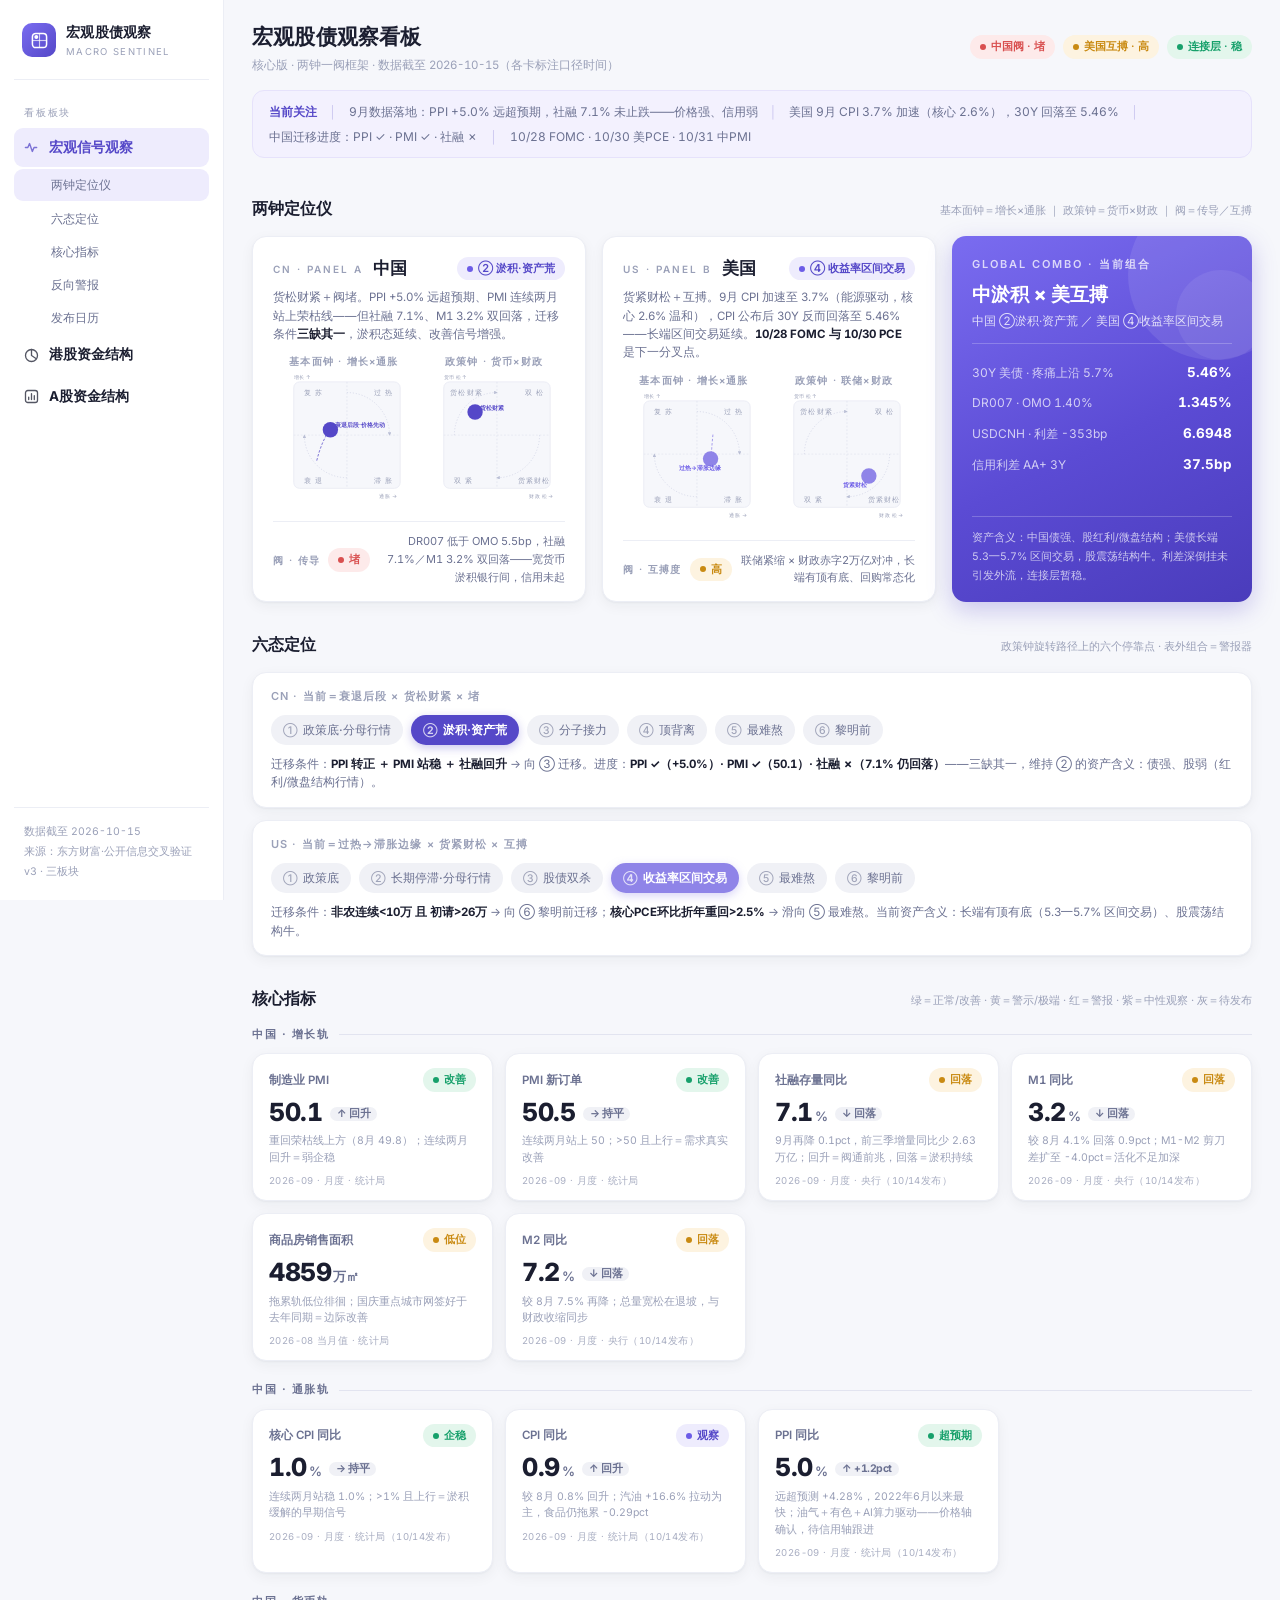
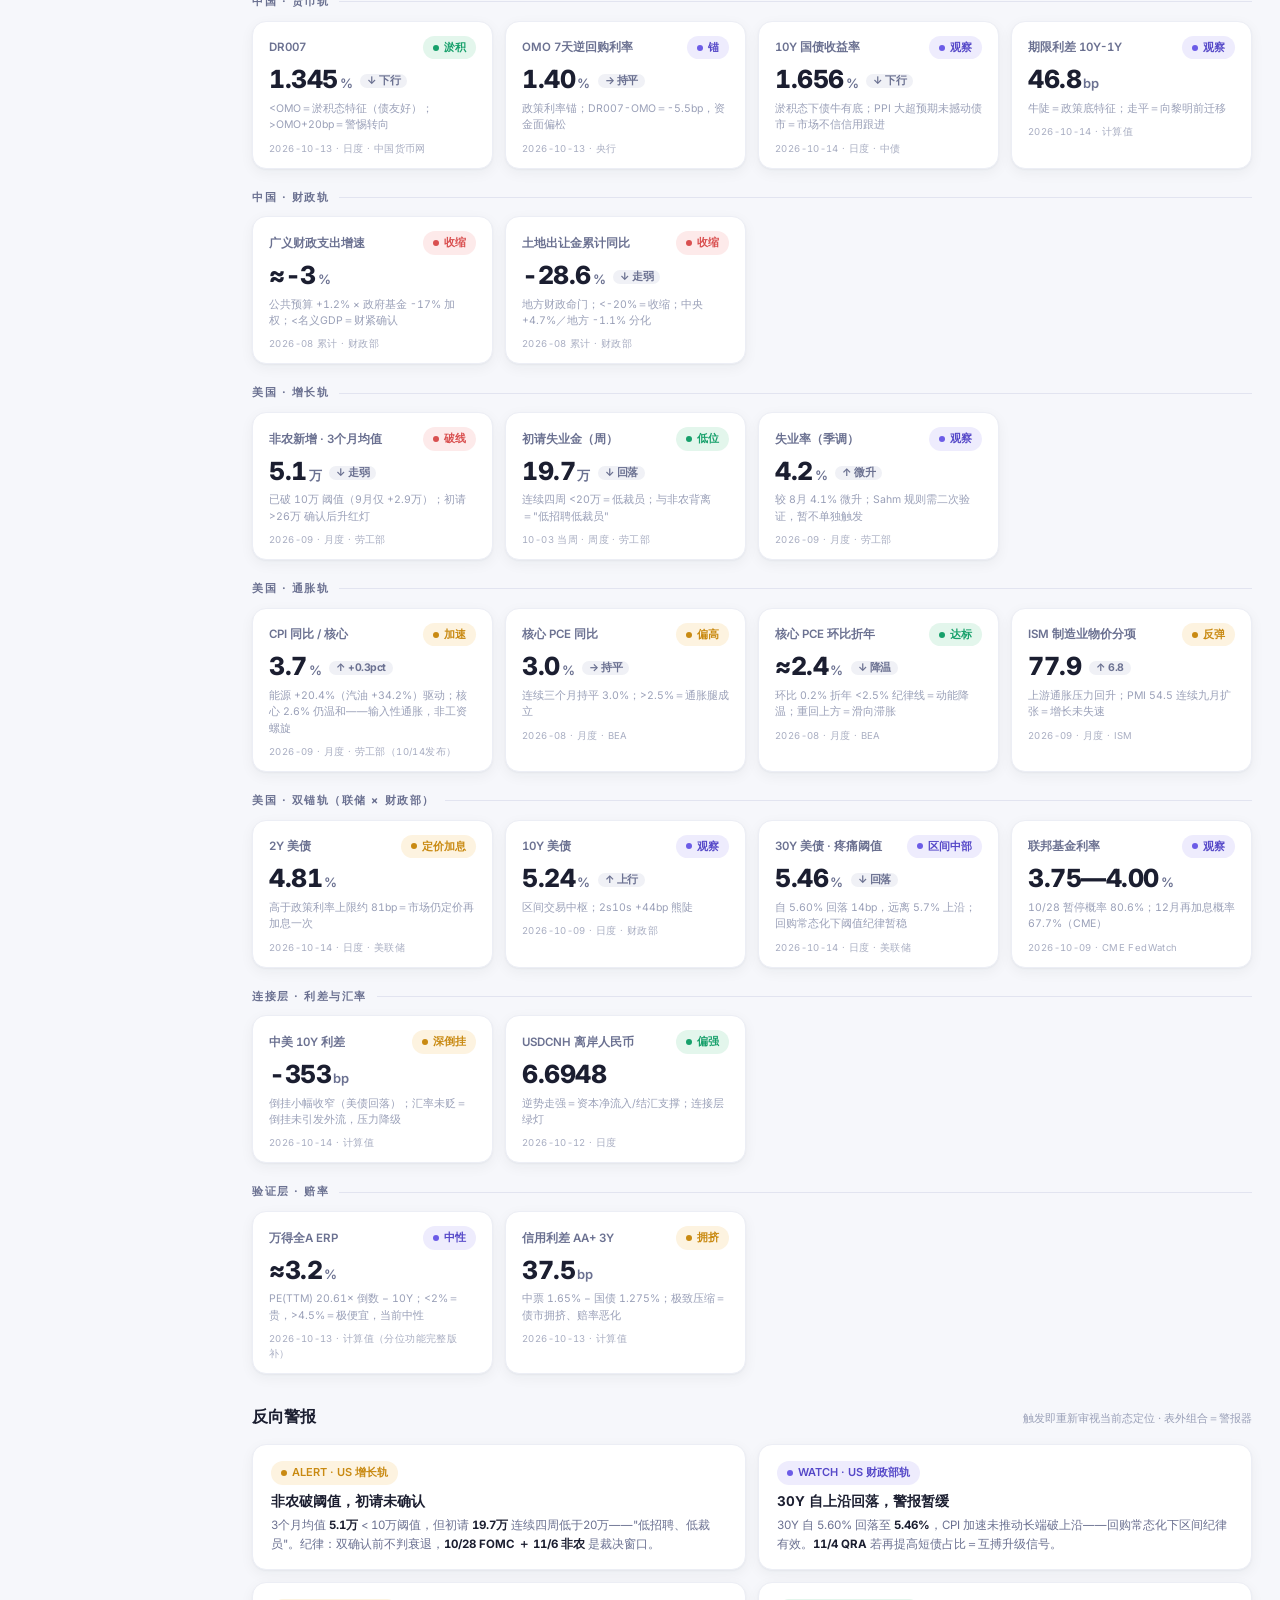
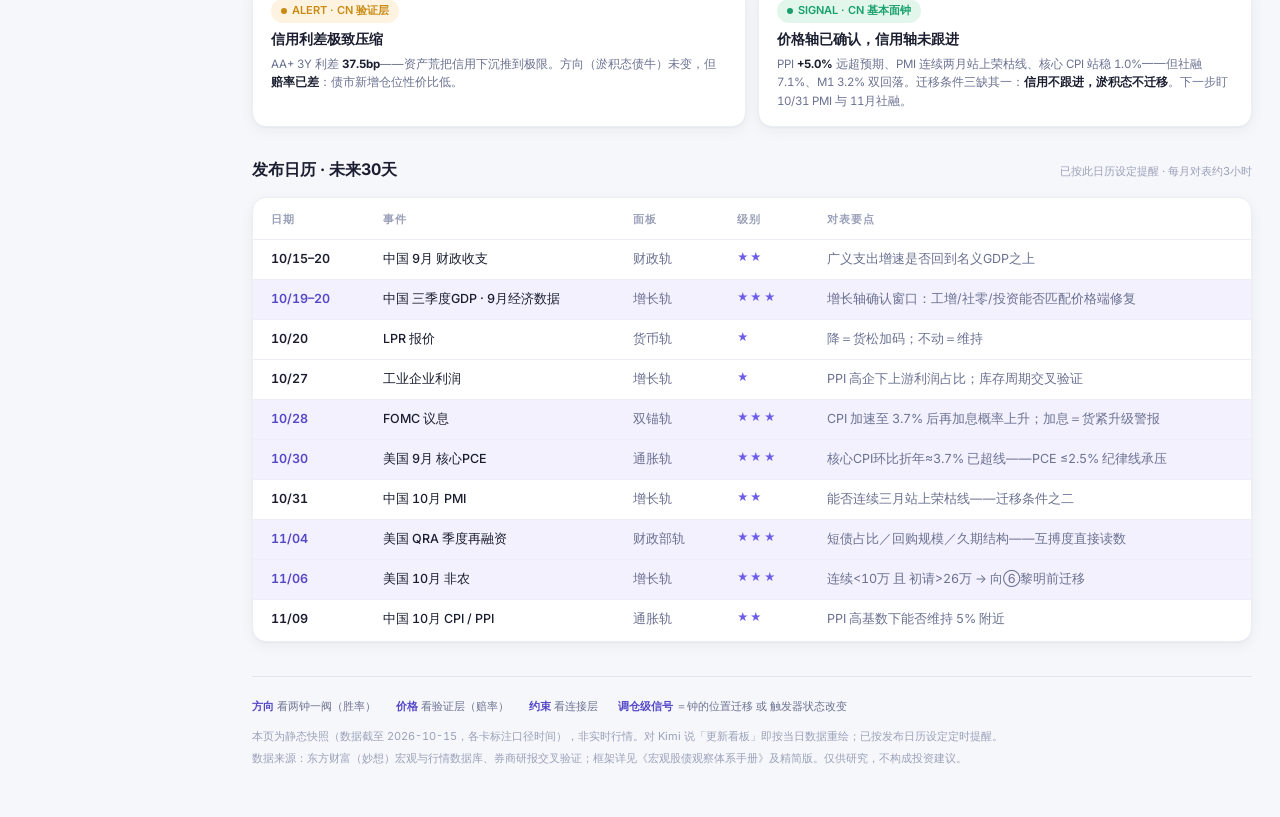
==== site/index.html @ 7ccb37f9 "site: sync index.html" ====
<!DOCTYPE html>
<html lang="zh-CN">
<head>
<meta charset="UTF-8">
<meta name="viewport" content="width=device-width, initial-scale=1.0">
<title>宏观股债观察看板 · 核心版</title>
<link rel="preconnect" href="https://fonts.googleapis.com">
<link rel="preconnect" href="https://fonts.gstatic.com" crossorigin>
<link href="https://fonts.googleapis.com/css2?family=Inter:wght@400;500;600;700;800&display=swap" rel="stylesheet">
<style>
:root{
  --bg:#f6f7fb;
  --card:#ffffff;
  --line:#eceef5;
  --line2:#e2e4f0;
  --ink:#1b1e30;
  --sub:#6b7191;
  --faint:#9aa0b8;
  --violet:#6c5ce7;
  --violet-d:#5548c8;
  --violet-l:#8f84e8;
  --violet-bg:#f3f1fe;
  --violet-pill:#eeecfd;
  --green:#17a06b; --green-bg:#e3f6ec;
  --red:#d95050;  --red-bg:#fdeaea;
  --amber:#c98a12; --amber-bg:#fdf3e0;
  --gray-bg:#f0f1f6;
  --sans:'Inter','PingFang SC','Hiragino Sans GB','Microsoft YaHei','Noto Sans CJK SC',sans-serif;
  --ease:cubic-bezier(.16,1,.3,1);
  --shadow:0 1px 2px rgba(27,30,48,.04),0 4px 14px rgba(27,30,48,.05);
}
*{margin:0;padding:0;box-sizing:border-box}
html{scroll-behavior:smooth}
body{
  background:var(--bg);
  color:var(--ink);
  font-family:var(--sans);
  font-feature-settings:"tnum";
  font-size:14px;
  line-height:1.6;
  -webkit-font-smoothing:antialiased;
}
::selection{background:rgba(108,92,231,.18)}
::-webkit-scrollbar{width:8px;height:8px}
::-webkit-scrollbar-track{background:transparent}
::-webkit-scrollbar-thumb{background:#d5d8e6;border-radius:4px}
::-webkit-scrollbar-thumb:hover{background:#b9bed4}

/* ---------- sidebar ---------- */
.sidebar{
  position:fixed;top:0;left:0;bottom:0;width:224px;z-index:100;
  background:var(--card);
  border-right:1px solid var(--line);
  display:flex;flex-direction:column;
  padding:22px 14px 18px;
}
.logo{display:flex;align-items:center;gap:10px;padding:0 8px 20px;border-bottom:1px solid var(--line);margin-bottom:14px}
.logo .lg-icon{
  width:34px;height:34px;border-radius:10px;flex:none;
  background:linear-gradient(135deg,#7a6cf0,#5548c8);
  display:flex;align-items:center;justify-content:center;
}
.logo .lg-name{font-size:13.5px;font-weight:700;letter-spacing:.02em}
.logo .lg-sub{font-size:9.5px;color:var(--faint);letter-spacing:.14em;text-transform:uppercase}
.nav{display:flex;flex-direction:column;gap:2px}
.nav .nav-label{font-size:10px;color:var(--faint);letter-spacing:.18em;padding:10px 10px 6px}
.nav a{
  display:flex;align-items:center;gap:10px;
  padding:9px 10px;border-radius:9px;
  color:var(--sub);text-decoration:none;font-size:13px;font-weight:500;
  transition:background .15s var(--ease),color .15s var(--ease);
}
.nav a svg{flex:none;opacity:.75}
.nav a:hover{background:var(--violet-bg);color:var(--violet-d)}
.nav a.active{background:var(--violet-pill);color:var(--violet-d)}
.nav a.lvl1{font-weight:700;color:var(--ink);font-size:13.5px}
.nav a.lvl1.active{color:var(--violet-d)}
.nav a.sub{padding:6px 10px 6px 37px;font-size:12px;font-weight:500;color:var(--sub)}
.side-foot{margin-top:auto;padding:14px 10px 0;border-top:1px solid var(--line);font-size:10.5px;color:var(--faint);line-height:1.9}

/* ---------- main frame ---------- */
.main{margin-left:224px;min-height:100vh}
.topbar{
  display:flex;align-items:center;gap:16px;flex-wrap:wrap;
  padding:20px 28px 0;max-width:1380px;margin:0 auto;
}
.topbar h1{font-size:21px;font-weight:800;letter-spacing:.01em}
.topbar .tb-sub{font-size:11.5px;color:var(--faint);margin-top:2px}
.tb-pills{margin-left:auto;display:flex;gap:8px;flex-wrap:wrap}
.pill{
  display:inline-flex;align-items:center;gap:5px;
  padding:3px 10px;border-radius:999px;
  font-size:11px;font-weight:600;white-space:nowrap;
}
.pill i{width:6px;height:6px;border-radius:50%;flex:none;font-style:normal}
.pill.g{background:var(--green-bg);color:var(--green)} .pill.g i{background:var(--green)}
.pill.r{background:var(--red-bg);color:var(--red)}     .pill.r i{background:var(--red)}
.pill.a{background:var(--amber-bg);color:var(--amber)} .pill.a i{background:var(--amber)}
.pill.v{background:var(--violet-pill);color:var(--violet-d)} .pill.v i{background:var(--violet)}
.pill.o{background:var(--gray-bg);color:var(--faint)}  .pill.o i{background:var(--faint)}

.focusbar{
  width:calc(100% - 56px);max-width:1324px;margin:16px auto 0;
  background:var(--violet-bg);
  border:1px solid #e6e2fb;
  border-radius:12px;
  padding:11px 16px;
  font-size:12px;color:var(--sub);
  display:flex;flex-wrap:wrap;gap:6px 0;align-items:center;
}
.focusbar b{color:var(--violet-d)}
.focusbar .fb-item{display:inline-flex;align-items:center}
.focusbar .fb-sep{color:#c9c4ee;padding:0 12px}

.wrap{padding:8px 28px 48px;max-width:1380px;margin:0 auto}
section{margin-top:30px;scroll-margin-top:14px}
.sec-head{display:flex;align-items:baseline;gap:10px;margin-bottom:14px}
.sec-head h2{font-size:16px;font-weight:700}
.sec-head .hint{margin-left:auto;font-size:11px;color:var(--faint);text-align:right}

/* ---------- hero ---------- */
.hero{display:grid;grid-template-columns:1fr 1fr 300px;gap:16px}
.card{
  background:var(--card);
  border:1px solid var(--line);
  border-radius:14px;
  box-shadow:var(--shadow);
}
.country{padding:18px 20px 14px}
.c-head{display:flex;align-items:center;gap:10px;margin-bottom:2px}
.c-head .flag{font-size:10px;letter-spacing:.2em;color:var(--faint);font-weight:600}
.c-head h3{font-size:17px;font-weight:800}
.c-head .state{margin-left:auto}
.c-sub{font-size:11.5px;color:var(--sub);margin:6px 0 10px;min-height:3.2em}
.c-sub b{color:var(--ink)}
.clock-pair{display:grid;grid-template-columns:1fr 1fr;gap:8px}
.clock-box{text-align:center}
.cb-title{font-size:10px;color:var(--faint);letter-spacing:.12em;margin-bottom:4px;font-weight:600}
.quad{width:100%;max-width:212px;height:auto;display:block;margin:0 auto}
.q-frame{fill:var(--bg);stroke:var(--line2);stroke-width:1}
.q-mid{stroke:#dcdfea;stroke-width:1;stroke-dasharray:3 3}
.q-label{font-size:11px;fill:var(--faint);letter-spacing:2px}
.q-axis{font-size:9px;fill:var(--faint);letter-spacing:1px}
.q-cur{font-size:10px;font-weight:700}
.q-rot{fill:none;stroke:#c9cde0;stroke-width:1;stroke-dasharray:2 3}
.q-move{fill:none;stroke-width:1.4;stroke-dasharray:4 3}
.q-halo{animation:pulse 2.2s ease-in-out infinite}
@keyframes pulse{0%,100%{opacity:.14}50%{opacity:.3}}
.valve{
  margin-top:12px;padding-top:11px;
  border-top:1px solid var(--line);
  display:flex;align-items:center;gap:8px;font-size:11.5px;color:var(--sub);
}
.valve .v-label{color:var(--faint);font-size:10px;letter-spacing:.14em;font-weight:600;white-space:nowrap;flex:none}
.valve .v-note{margin-left:auto;font-size:11px;text-align:right;color:var(--sub)}

/* gradient summary card */
.gcard{
  border-radius:14px;
  background:linear-gradient(155deg,#7a6cf0 0%,#5b4bd4 55%,#4a3cbb 100%);
  color:#fff;
  padding:20px 20px 16px;
  box-shadow:0 8px 24px rgba(85,72,200,.28);
  display:flex;flex-direction:column;
  position:relative;overflow:hidden;
}
.gcard::before{
  content:"";position:absolute;right:-46px;top:-46px;width:170px;height:170px;border-radius:50%;
  background:rgba(255,255,255,.09);
}
.gcard::after{
  content:"";position:absolute;right:-14px;top:34px;width:90px;height:90px;border-radius:50%;
  background:rgba(255,255,255,.07);
}
.g-title{font-size:11px;letter-spacing:.18em;color:rgba(255,255,255,.75);font-weight:600}
.g-big{font-size:19px;font-weight:800;margin:6px 0 2px}
.g-sub{font-size:11.5px;color:rgba(255,255,255,.8);line-height:1.6}
.g-div{height:1px;background:rgba(255,255,255,.22);margin:13px 0}
.g-row{display:flex;justify-content:space-between;align-items:baseline;font-size:12px;padding:4.5px 0}
.g-row .k{color:rgba(255,255,255,.72)}
.g-row .v{font-weight:700;font-size:13.5px}
.g-foot{margin-top:auto;padding-top:12px;font-size:10.5px;color:rgba(255,255,255,.72);border-top:1px solid rgba(255,255,255,.22);line-height:1.8}

/* ---------- states ---------- */
.states-rows{display:flex;flex-direction:column;gap:12px}
.state-row{padding:15px 18px}
.sr-title{font-size:11px;color:var(--faint);letter-spacing:.1em;margin-bottom:10px;font-weight:600}
.chips{display:flex;flex-wrap:wrap;gap:8px}
.chip{
  font-size:12px;padding:5px 12px;border-radius:999px;
  background:var(--gray-bg);color:var(--sub);font-weight:500;
}
.chip .n{opacity:.6;margin-right:5px;font-size:10.5px}
.chip.on{background:var(--violet-d);color:#fff;font-weight:700;box-shadow:0 3px 10px rgba(85,72,200,.3)}
.chip.on .n{opacity:.75}
.chip.on.us{background:var(--violet-l);box-shadow:0 3px 10px rgba(143,132,232,.35)}
.sr-note{font-size:11.5px;color:var(--sub);margin-top:10px}
.sr-note b{color:var(--ink)}

/* ---------- indicator cards ---------- */
.group{margin-bottom:20px}
.group-title{
  font-size:11px;letter-spacing:.14em;color:var(--sub);font-weight:700;
  margin-bottom:10px;display:flex;align-items:center;gap:10px;
}
.group-title::after{content:"";flex:1;height:1px;background:var(--line2)}
.cards{display:grid;grid-template-columns:repeat(auto-fill,minmax(238px,1fr));gap:12px}
.ic{padding:14px 16px 12px;transition:box-shadow .15s var(--ease),transform .15s var(--ease)}
.ic:hover{box-shadow:0 4px 18px rgba(27,30,48,.09);transform:translateY(-1px)}
.ic .c-top{display:flex;align-items:center;gap:8px;margin-bottom:6px}
.ic .c-name{font-size:11.5px;color:var(--sub);font-weight:600}
.ic .c-pill{margin-left:auto}
.ic .c-val{font-size:25px;font-weight:800;letter-spacing:-.02em;line-height:1.15;color:var(--ink)}
.ic .c-val small{font-size:13px;font-weight:600;color:var(--sub);margin-left:2px}
.ic .c-delta{
  display:inline-block;margin-left:8px;font-size:10.5px;font-weight:700;
  padding:1px 7px;border-radius:999px;background:var(--gray-bg);color:var(--sub);
  vertical-align:4px;
}
.ic .c-rule{font-size:10.5px;color:var(--faint);margin-top:7px;line-height:1.55}
.ic .c-ts{font-size:9.5px;color:var(--faint);margin-top:7px;letter-spacing:.04em;opacity:.85}
.ic.pending{border-style:dashed;border-color:var(--line2);box-shadow:none}
.ic.pending .c-val{font-size:16px;color:var(--faint);padding:5px 0 6px}

/* ---------- alerts ---------- */
.alerts{display:grid;grid-template-columns:1fr 1fr;gap:12px}
.alert{padding:15px 18px}
.alert .a-tag{margin-bottom:6px}
.alert .a-title{font-size:13.5px;font-weight:700;margin-bottom:4px}
.alert .a-body{font-size:11.5px;color:var(--sub);line-height:1.65}
.alert .a-body b{color:var(--ink)}

/* ---------- calendar ---------- */
.calcard{padding:4px 0 2px;overflow:hidden}
table.cal{width:100%;border-collapse:collapse;font-size:12.5px}
.cal th{
  text-align:left;font-size:10.5px;letter-spacing:.1em;color:var(--faint);font-weight:600;
  padding:10px 18px;border-bottom:1px solid var(--line);
}
.cal td{padding:9.5px 18px;border-bottom:1px solid var(--line);color:var(--sub);vertical-align:top}
.cal tr:last-child td{border-bottom:none}
.cal .d{color:var(--ink);font-weight:600;white-space:nowrap}
.cal .star{color:var(--violet);letter-spacing:1.5px;white-space:nowrap;font-size:11px}
.cal .evt{color:var(--ink);font-weight:500}
.cal tr.hot td{background:var(--violet-bg)}
.cal tr.hot .d{color:var(--violet-d)}

/* ---------- footer ---------- */
.foot{
  margin-top:34px;border-top:1px solid var(--line2);padding-top:18px;
  font-size:11px;color:var(--faint);line-height:2;
}
.foot .rules{display:flex;flex-wrap:wrap;gap:6px 20px;margin-bottom:8px}
.foot .rules span{color:var(--sub)}
.foot .rules b{color:var(--violet-d);font-weight:600}

/* ---------- responsive ---------- */
@media(max-width:1180px){
  .hero{grid-template-columns:1fr 1fr}
  .gcard{grid-column:1/-1;min-height:0}
}
@media(max-width:960px){
  .sidebar{display:none}
  .main{margin-left:0}
  .hero{grid-template-columns:1fr}
  .alerts{grid-template-columns:1fr}
}
@media(max-width:560px){
  .wrap{padding:6px 14px 40px}
  .topbar{padding:16px 14px 0}
  .focusbar{width:auto;margin:14px 14px 0}
  .ic .c-val{font-size:22px}
  .cal .col-note{display:none}
}
@media(prefers-reduced-motion:reduce){
  .q-halo{animation:none}
  html{scroll-behavior:auto}
}
</style>
</head>
<body>
<!-- ============ sidebar ============ -->
<aside class="sidebar">
  <div class="logo">
    <span class="lg-icon">
      <svg width="17" height="17" viewBox="0 0 18 18" fill="none">
        <rect x="1.5" y="1.5" width="15" height="15" rx="3.5" stroke="#fff" stroke-width="1.6"/>
        <line x1="9" y1="1.5" x2="9" y2="16.5" stroke="#fff" stroke-width="1.2" opacity=".7"/>
        <line x1="1.5" y1="9" x2="16.5" y2="9" stroke="#fff" stroke-width="1.2" opacity=".7"/>
        <circle cx="5.6" cy="5.4" r="2.1" fill="#fff"/>
      </svg>
    </span>
    <span>
      <div class="lg-name">宏观股债观察</div>
      <div class="lg-sub">Macro Sentinel</div>
    </span>
  </div>
  <nav class="nav">
    <div class="nav-label">看板板块</div>
    <a href="index.html" class="lvl1 active">
      <svg width="15" height="15" viewBox="0 0 16 16" fill="none"><path d="M1.5 8h2.6l1.8-4.2 3 8.4 1.8-4.2h2.8" stroke="currentColor" stroke-width="1.5" stroke-linecap="round" stroke-linejoin="round"/></svg>
      宏观信号观察</a>
    <a href="#clocks" class="sub">两钟定位仪</a>
    <a href="#states" class="sub">六态定位</a>
    <a href="#metrics" class="sub">核心指标</a>
    <a href="#alerts" class="sub">反向警报</a>
    <a href="#calendar" class="sub">发布日历</a>
    <a href="holdings.html" class="lvl1">
      <svg width="15" height="15" viewBox="0 0 16 16" fill="none"><circle cx="8" cy="8" r="6.4" stroke="currentColor" stroke-width="1.4"/><path d="M8 1.6V8l5.1 3.4" stroke="currentColor" stroke-width="1.4" stroke-linecap="round"/></svg>
      港股资金结构</a>
    <a href="ashare.html" class="lvl1">
      <svg width="15" height="15" viewBox="0 0 16 16" fill="none"><rect x="1.6" y="1.6" width="12.8" height="12.8" rx="2.5" stroke="currentColor" stroke-width="1.4"/><path d="M5 11.2V8.6M8 11.2V5M11 11.2V7.2" stroke="currentColor" stroke-width="1.4" stroke-linecap="round"/></svg>
      A股资金结构</a>
  </nav>
  <div class="side-foot">
    数据截至 2026-10-15<br>
    来源：东方财富·公开信息交叉验证<br>
    v3 · 三板块
  </div>
</aside>

<div class="main">
<!-- ============ topbar ============ -->
<header class="topbar">
  <div>
    <h1>宏观股债观察看板</h1>
    <div class="tb-sub">核心版 · 两钟一阀框架 · 数据截至 2026-10-15（各卡标注口径时间）</div>
  </div>
  <div class="tb-pills">
    <span class="pill r"><i></i>中国阀 · 堵</span>
    <span class="pill a"><i></i>美国互搏 · 高</span>
    <span class="pill g"><i></i>连接层 · 稳</span>
  </div>
</header>

<!-- ============ focus bar ============ -->
<div class="focusbar">
  <span class="fb-item"><b>当前关注</b></span><span class="fb-sep">│</span>
  <span class="fb-item">9月数据落地：PPI +5.0% 远超预期，社融 7.1% 未止跌——价格强、信用弱</span><span class="fb-sep">│</span>
  <span class="fb-item">美国 9月 CPI 3.7% 加速（核心 2.6%），30Y 回落至 5.46%</span><span class="fb-sep">│</span>
  <span class="fb-item">中国迁移进度：PPI ✓ · PMI ✓ · 社融 ✗</span><span class="fb-sep">│</span>
  <span class="fb-item">10/28 FOMC · 10/30 美PCE · 10/31 中PMI</span>
</div>

<main class="wrap">

<!-- ============ 01 两钟定位仪 ============ -->
<section id="clocks">
  <div class="sec-head">
    <h2>两钟定位仪</h2>
    <span class="hint">基本面钟＝增长×通胀 ｜ 政策钟＝货币×财政 ｜ 阀＝传导／互搏</span>
  </div>
  <div class="hero">

    <!-- 中国 -->
    <div class="card country">
      <div class="c-head">
        <span class="flag">CN · PANEL A</span>
        <h3>中国</h3>
        <span class="state pill v"><i></i>② 淤积·资产荒</span>
      </div>
      <div class="c-sub">货松财紧＋阀堵。PPI +5.0% 远超预期、PMI 连续两月站上荣枯线——但社融 7.1%、M1 3.2% 双回落，迁移条件<b>三缺其一</b>，淤积态延续、改善信号增强。</div>
      <div class="clock-pair">
        <div class="clock-box">
          <div class="cb-title">基本面钟 · 增长×通胀</div>
          <svg class="quad" viewBox="0 0 240 230">
            <rect class="q-frame" x="35" y="15" width="180" height="180" rx="10"/>
            <line class="q-mid" x1="125" y1="15" x2="125" y2="195"/>
            <line class="q-mid" x1="35" y1="105" x2="215" y2="105"/>
            <text class="q-label" x="52" y="38">复 苏</text>
            <text class="q-label" x="170" y="38">过 热</text>
            <text class="q-label" x="170" y="186">滞 胀</text>
            <text class="q-label" x="52" y="186">衰 退</text>
            <text class="q-axis" x="35" y="10">增长 ↑</text>
            <text class="q-axis" x="180" y="212">通胀 →</text>
            <path class="q-rot" d="M125,33 A72,72 0 0 1 197,105" marker-end="url(#arw-d)"/>
            <path class="q-rot" d="M125,177 A72,72 0 0 1 53,105" marker-end="url(#arw-d)"/>
            <path class="q-move" d="M74,148 Q82,116 94,100" stroke="#5548c8" marker-end="url(#arw-c)"/>
            <circle class="q-halo" cx="97" cy="96" r="13" fill="#5548c8"/>
            <circle cx="97" cy="96" r="4.5" fill="#5548c8"/>
            <text class="q-cur" x="105" y="92" fill="#5548c8">衰退后段·价格先动</text>
          </svg>
        </div>
        <div class="clock-box">
          <div class="cb-title">政策钟 · 货币×财政</div>
          <svg class="quad" viewBox="0 0 240 230">
            <rect class="q-frame" x="35" y="15" width="180" height="180" rx="10"/>
            <line class="q-mid" x1="125" y1="15" x2="125" y2="195"/>
            <line class="q-mid" x1="35" y1="105" x2="215" y2="105"/>
            <text class="q-label" x="46" y="38">货松财紧</text>
            <text class="q-label" x="172" y="38">双 松</text>
            <text class="q-label" x="160" y="186">货紧财松</text>
            <text class="q-label" x="52" y="186">双 紧</text>
            <text class="q-axis" x="35" y="10">货币 松↑</text>
            <text class="q-axis" x="180" y="212">财政 松→</text>
            <path class="q-rot" d="M197,105 A72,72 0 0 1 125,177" marker-end="url(#arw-d)"/>
            <path class="q-rot" d="M53,105 A72,72 0 0 1 125,33" marker-end="url(#arw-d)"/>
            <circle class="q-halo" cx="88" cy="66" r="13" fill="#5548c8"/>
            <circle cx="88" cy="66" r="4.5" fill="#5548c8"/>
            <text class="q-cur" x="96" y="62" fill="#5548c8">货松财紧</text>
          </svg>
        </div>
      </div>
      <div class="valve">
        <span class="v-label">阀 · 传导</span>
        <span class="pill r"><i></i>堵</span>
        <span class="v-note">DR007 低于 OMO 5.5bp，社融 7.1%／M1 3.2% 双回落——宽货币淤积银行间，信用未起</span>
      </div>
    </div>

    <!-- 美国 -->
    <div class="card country">
      <div class="c-head">
        <span class="flag">US · PANEL B</span>
        <h3>美国</h3>
        <span class="state pill v"><i></i>④ 收益率区间交易</span>
      </div>
      <div class="c-sub">货紧财松＋互搏。9月 CPI 加速至 3.7%（能源驱动，核心 2.6% 温和），CPI 公布后 30Y 反而回落至 5.46%——长端区间交易延续。<b>10/28 FOMC 与 10/30 PCE</b> 是下一分叉点。</div>
      <div class="clock-pair">
        <div class="clock-box">
          <div class="cb-title">基本面钟 · 增长×通胀</div>
          <svg class="quad" viewBox="0 0 240 230">
            <rect class="q-frame" x="35" y="15" width="180" height="180" rx="10"/>
            <line class="q-mid" x1="125" y1="15" x2="125" y2="195"/>
            <line class="q-mid" x1="35" y1="105" x2="215" y2="105"/>
            <text class="q-label" x="52" y="38">复 苏</text>
            <text class="q-label" x="170" y="38">过 热</text>
            <text class="q-label" x="170" y="186">滞 胀</text>
            <text class="q-label" x="52" y="186">衰 退</text>
            <text class="q-axis" x="35" y="10">增长 ↑</text>
            <text class="q-axis" x="180" y="212">通胀 →</text>
            <path class="q-rot" d="M125,33 A72,72 0 0 1 197,105" marker-end="url(#arw-d)"/>
            <path class="q-rot" d="M125,177 A72,72 0 0 1 53,105" marker-end="url(#arw-d)"/>
            <path class="q-move" d="M152,72 Q150,92 149,110" stroke="#8f84e8" marker-end="url(#arw-l)"/>
            <circle class="q-halo" cx="148" cy="113" r="13" fill="#8f84e8"/>
            <circle cx="148" cy="113" r="4.5" fill="#8f84e8"/>
            <text class="q-cur" x="94" y="132" fill="#6c5ce7">过热→滞胀边缘</text>
          </svg>
        </div>
        <div class="clock-box">
          <div class="cb-title">政策钟 · 联储×财政</div>
          <svg class="quad" viewBox="0 0 240 230">
            <rect class="q-frame" x="35" y="15" width="180" height="180" rx="10"/>
            <line class="q-mid" x1="125" y1="15" x2="125" y2="195"/>
            <line class="q-mid" x1="35" y1="105" x2="215" y2="105"/>
            <text class="q-label" x="46" y="38">货松财紧</text>
            <text class="q-label" x="172" y="38">双 松</text>
            <text class="q-label" x="160" y="186">货紧财松</text>
            <text class="q-label" x="52" y="186">双 紧</text>
            <text class="q-axis" x="35" y="10">货币 松↑</text>
            <text class="q-axis" x="180" y="212">财政 松→</text>
            <path class="q-rot" d="M197,105 A72,72 0 0 1 125,177" marker-end="url(#arw-d)"/>
            <path class="q-rot" d="M53,105 A72,72 0 0 1 125,33" marker-end="url(#arw-d)"/>
            <circle class="q-halo" cx="162" cy="142" r="13" fill="#8f84e8"/>
            <circle cx="162" cy="142" r="4.5" fill="#8f84e8"/>
            <text class="q-cur" x="118" y="160" fill="#6c5ce7">货紧财松</text>
          </svg>
        </div>
      </div>
      <div class="valve">
        <span class="v-label">阀 · 互搏度</span>
        <span class="pill a"><i></i>高</span>
        <span class="v-note">联储紧缩 × 财政赤字2万亿对冲，长端有顶有底、回购常态化</span>
      </div>
    </div>

    <!-- 渐变摘要卡 -->
    <div class="gcard">
      <div class="g-title">GLOBAL COMBO · 当前组合</div>
      <div class="g-big">中淤积 × 美互搏</div>
      <div class="g-sub">中国 ②淤积·资产荒 ／ 美国 ④收益率区间交易</div>
      <div class="g-div"></div>
      <div class="g-row"><span class="k">30Y 美债 · 疼痛上沿 5.7%</span><span class="v">5.46%</span></div>
      <div class="g-row"><span class="k">DR007 · OMO 1.40%</span><span class="v">1.345%</span></div>
      <div class="g-row"><span class="k">USDCNH · 利差 -353bp</span><span class="v">6.6948</span></div>
      <div class="g-row"><span class="k">信用利差 AA+ 3Y</span><span class="v">37.5bp</span></div>
      <div class="g-foot">资产含义：中国债强、股红利/微盘结构；美债长端 5.3—5.7% 区间交易，股震荡结构牛。利差深倒挂未引发外流，连接层暂稳。</div>
    </div>

  </div>
</section>

<svg width="0" height="0" style="position:absolute">
  <defs>
    <marker id="arw-d" viewBox="0 0 10 10" refX="8" refY="5" markerWidth="6" markerHeight="6" orient="auto-start-reverse">
      <path d="M0,0 L10,5 L0,10 z" fill="#b9bed4"/>
    </marker>
    <marker id="arw-c" viewBox="0 0 10 10" refX="8" refY="5" markerWidth="6" markerHeight="6" orient="auto-start-reverse">
      <path d="M0,0 L10,5 L0,10 z" fill="#5548c8"/>
    </marker>
    <marker id="arw-l" viewBox="0 0 10 10" refX="8" refY="5" markerWidth="6" markerHeight="6" orient="auto-start-reverse">
      <path d="M0,0 L10,5 L0,10 z" fill="#8f84e8"/>
    </marker>
  </defs>
</svg>
<!-- ============ 02 六态定位 ============ -->
<section id="states">
  <div class="sec-head">
    <h2>六态定位</h2>
    <span class="hint">政策钟旋转路径上的六个停靠点 · 表外组合＝警报器</span>
  </div>
  <div class="states-rows">
    <div class="card state-row">
      <div class="sr-title">CN · 当前＝衰退后段 × 货松财紧 × 堵</div>
      <div class="chips">
        <span class="chip"><span class="n">①</span>政策底·分母行情</span>
        <span class="chip on"><span class="n">②</span>淤积·资产荒</span>
        <span class="chip"><span class="n">③</span>分子接力</span>
        <span class="chip"><span class="n">④</span>顶背离</span>
        <span class="chip"><span class="n">⑤</span>最难熬</span>
        <span class="chip"><span class="n">⑥</span>黎明前</span>
      </div>
      <div class="sr-note">迁移条件：<b>PPI 转正 ＋ PMI 站稳 ＋ 社融回升</b> → 向 ③ 迁移。进度：<b>PPI ✓（+5.0%）· PMI ✓（50.1）· 社融 ✗（7.1% 仍回落）</b>——三缺其一，维持 ② 的资产含义：债强、股弱（红利/微盘结构行情）。</div>
    </div>
    <div class="card state-row">
      <div class="sr-title">US · 当前＝过热→滞胀边缘 × 货紧财松 × 互搏</div>
      <div class="chips">
        <span class="chip"><span class="n">①</span>政策底</span>
        <span class="chip"><span class="n">②</span>长期停滞·分母行情</span>
        <span class="chip"><span class="n">③</span>股债双杀</span>
        <span class="chip on us"><span class="n">④</span>收益率区间交易</span>
        <span class="chip"><span class="n">⑤</span>最难熬</span>
        <span class="chip"><span class="n">⑥</span>黎明前</span>
      </div>
      <div class="sr-note">迁移条件：<b>非农连续&lt;10万 且 初请&gt;26万</b> → 向 ⑥ 黎明前迁移；<b>核心PCE环比折年重回&gt;2.5%</b> → 滑向 ⑤ 最难熬。当前资产含义：长端有顶有底（5.3—5.7% 区间交易）、股震荡结构牛。</div>
    </div>
  </div>
</section>

<!-- ============ 03 核心指标 ============ -->
<section id="metrics">
  <div class="sec-head">
    <h2>核心指标</h2>
    <span class="hint">绿＝正常/改善 · 黄＝警示/极端 · 红＝警报 · 紫＝中性观察 · 灰＝待发布</span>
  </div>

  <div class="group">
    <div class="group-title">中国 · 增长轨</div>
    <div class="cards">
      <div class="card ic"><div class="c-top"><span class="c-name">制造业 PMI</span><span class="c-pill pill g"><i></i>改善</span></div><div class="c-val">50.1<span class="c-delta">↑ 回升</span></div><div class="c-rule">重回荣枯线上方（8月 49.8）；连续两月回升＝弱企稳</div><div class="c-ts">2026-09 · 月度 · 统计局</div></div>
      <div class="card ic"><div class="c-top"><span class="c-name">PMI 新订单</span><span class="c-pill pill g"><i></i>改善</span></div><div class="c-val">50.5<span class="c-delta">→ 持平</span></div><div class="c-rule">连续两月站上 50；&gt;50 且上行＝需求真实改善</div><div class="c-ts">2026-09 · 月度 · 统计局</div></div>
      <div class="card ic"><div class="c-top"><span class="c-name">社融存量同比</span><span class="c-pill pill a"><i></i>回落</span></div><div class="c-val">7.1<small>%</small><span class="c-delta">↓ 回落</span></div><div class="c-rule">9月再降 0.1pct，前三季增量同比少 2.63万亿；回升＝阀通前兆，回落＝淤积持续</div><div class="c-ts">2026-09 · 月度 · 央行（10/14发布）</div></div>
      <div class="card ic"><div class="c-top"><span class="c-name">M1 同比</span><span class="c-pill pill a"><i></i>回落</span></div><div class="c-val">3.2<small>%</small><span class="c-delta">↓ 回落</span></div><div class="c-rule">较 8月 4.1% 回落 0.9pct；M1-M2 剪刀差扩至 -4.0pct＝活化不足加深</div><div class="c-ts">2026-09 · 月度 · 央行（10/14发布）</div></div>
      <div class="card ic"><div class="c-top"><span class="c-name">商品房销售面积</span><span class="c-pill pill a"><i></i>低位</span></div><div class="c-val">4859<small>万㎡</small></div><div class="c-rule">拖累轨低位徘徊；国庆重点城市网签好于去年同期＝边际改善</div><div class="c-ts">2026-08 当月值 · 统计局</div></div>
      <div class="card ic"><div class="c-top"><span class="c-name">M2 同比</span><span class="c-pill pill a"><i></i>回落</span></div><div class="c-val">7.2<small>%</small><span class="c-delta">↓ 回落</span></div><div class="c-rule">较 8月 7.5% 再降；总量宽松在退坡，与财政收缩同步</div><div class="c-ts">2026-09 · 月度 · 央行（10/14发布）</div></div>
    </div>
  </div>

  <div class="group">
    <div class="group-title">中国 · 通胀轨</div>
    <div class="cards">
      <div class="card ic"><div class="c-top"><span class="c-name">核心 CPI 同比</span><span class="c-pill pill g"><i></i>企稳</span></div><div class="c-val">1.0<small>%</small><span class="c-delta">→ 持平</span></div><div class="c-rule">连续两月站稳 1.0%；&gt;1% 且上行＝淤积缓解的早期信号</div><div class="c-ts">2026-09 · 月度 · 统计局（10/14发布）</div></div>
      <div class="card ic"><div class="c-top"><span class="c-name">CPI 同比</span><span class="c-pill pill v"><i></i>观察</span></div><div class="c-val">0.9<small>%</small><span class="c-delta">↑ 回升</span></div><div class="c-rule">较 8月 0.8% 回升；汽油 +16.6% 拉动为主，食品仍拖累 -0.29pct</div><div class="c-ts">2026-09 · 月度 · 统计局（10/14发布）</div></div>
      <div class="card ic"><div class="c-top"><span class="c-name">PPI 同比</span><span class="c-pill pill g"><i></i>超预期</span></div><div class="c-val">5.0<small>%</small><span class="c-delta">↑ +1.2pct</span></div><div class="c-rule">远超预测 +4.28%，2022年6月以来最快；油气＋有色＋AI算力驱动——价格轴确认，待信用轴跟进</div><div class="c-ts">2026-09 · 月度 · 统计局（10/14发布）</div></div>
    </div>
  </div>

  <div class="group">
    <div class="group-title">中国 · 货币轨</div>
    <div class="cards">
      <div class="card ic"><div class="c-top"><span class="c-name">DR007</span><span class="c-pill pill g"><i></i>淤积</span></div><div class="c-val">1.345<small>%</small><span class="c-delta">↓ 下行</span></div><div class="c-rule">&lt;OMO＝淤积态特征（债友好）；&gt;OMO+20bp＝警惕转向</div><div class="c-ts">2026-10-13 · 日度 · 中国货币网</div></div>
      <div class="card ic"><div class="c-top"><span class="c-name">OMO 7天逆回购利率</span><span class="c-pill pill v"><i></i>锚</span></div><div class="c-val">1.40<small>%</small><span class="c-delta">→ 持平</span></div><div class="c-rule">政策利率锚；DR007-OMO＝-5.5bp，资金面偏松</div><div class="c-ts">2026-10-13 · 央行</div></div>
      <div class="card ic"><div class="c-top"><span class="c-name">10Y 国债收益率</span><span class="c-pill pill v"><i></i>观察</span></div><div class="c-val">1.656<small>%</small><span class="c-delta">↓ 下行</span></div><div class="c-rule">淤积态下债牛有底；PPI 大超预期未撼动债市＝市场不信信用跟进</div><div class="c-ts">2026-10-14 · 日度 · 中债</div></div>
      <div class="card ic"><div class="c-top"><span class="c-name">期限利差 10Y-1Y</span><span class="c-pill pill v"><i></i>观察</span></div><div class="c-val">46.8<small>bp</small></div><div class="c-rule">牛陡＝政策底特征；走平＝向黎明前迁移</div><div class="c-ts">2026-10-14 · 计算值</div></div>
    </div>
  </div>

  <div class="group">
    <div class="group-title">中国 · 财政轨</div>
    <div class="cards">
      <div class="card ic"><div class="c-top"><span class="c-name">广义财政支出增速</span><span class="c-pill pill r"><i></i>收缩</span></div><div class="c-val">≈-3<small>%</small></div><div class="c-rule">公共预算 +1.2% × 政府基金 -17% 加权；&lt;名义GDP＝财紧确认</div><div class="c-ts">2026-08 累计 · 财政部</div></div>
      <div class="card ic"><div class="c-top"><span class="c-name">土地出让金累计同比</span><span class="c-pill pill r"><i></i>收缩</span></div><div class="c-val">-28.6<small>%</small><span class="c-delta">↓ 走弱</span></div><div class="c-rule">地方财政命门；&lt;-20%＝收缩；中央 +4.7%／地方 -1.1% 分化</div><div class="c-ts">2026-08 累计 · 财政部</div></div>
    </div>
  </div>

  <div class="group">
    <div class="group-title">美国 · 增长轨</div>
    <div class="cards">
      <div class="card ic"><div class="c-top"><span class="c-name">非农新增 · 3个月均值</span><span class="c-pill pill r"><i></i>破线</span></div><div class="c-val">5.1<small>万</small><span class="c-delta">↓ 走弱</span></div><div class="c-rule">已破 10万 阈值（9月仅 +2.9万）；初请&gt;26万 确认后升红灯</div><div class="c-ts">2026-09 · 月度 · 劳工部</div></div>
      <div class="card ic"><div class="c-top"><span class="c-name">初请失业金（周）</span><span class="c-pill pill g"><i></i>低位</span></div><div class="c-val">19.7<small>万</small><span class="c-delta">↓ 回落</span></div><div class="c-rule">连续四周 &lt;20万＝低裁员；与非农背离＝"低招聘低裁员"</div><div class="c-ts">10-03 当周 · 周度 · 劳工部</div></div>
      <div class="card ic"><div class="c-top"><span class="c-name">失业率（季调）</span><span class="c-pill pill v"><i></i>观察</span></div><div class="c-val">4.2<small>%</small><span class="c-delta">↑ 微升</span></div><div class="c-rule">较 8月 4.1% 微升；Sahm 规则需二次验证，暂不单独触发</div><div class="c-ts">2026-09 · 月度 · 劳工部</div></div>
    </div>
  </div>

  <div class="group">
    <div class="group-title">美国 · 通胀轨</div>
    <div class="cards">
      <div class="card ic"><div class="c-top"><span class="c-name">CPI 同比 / 核心</span><span class="c-pill pill a"><i></i>加速</span></div><div class="c-val">3.7<small>%</small><span class="c-delta">↑ +0.3pct</span></div><div class="c-rule">能源 +20.4%（汽油 +34.2%）驱动；核心 2.6% 仍温和——输入性通胀，非工资螺旋</div><div class="c-ts">2026-09 · 月度 · 劳工部（10/14发布）</div></div>
      <div class="card ic"><div class="c-top"><span class="c-name">核心 PCE 同比</span><span class="c-pill pill a"><i></i>偏高</span></div><div class="c-val">3.0<small>%</small><span class="c-delta">→ 持平</span></div><div class="c-rule">连续三个月持平 3.0%；&gt;2.5%＝通胀腿成立</div><div class="c-ts">2026-08 · 月度 · BEA</div></div>
      <div class="card ic"><div class="c-top"><span class="c-name">核心 PCE 环比折年</span><span class="c-pill pill g"><i></i>达标</span></div><div class="c-val">≈2.4<small>%</small><span class="c-delta">↓ 降温</span></div><div class="c-rule">环比 0.2% 折年 &lt;2.5% 纪律线＝动能降温；重回上方＝滑向滞胀</div><div class="c-ts">2026-08 · 月度 · BEA</div></div>
      <div class="card ic"><div class="c-top"><span class="c-name">ISM 制造业物价分项</span><span class="c-pill pill a"><i></i>反弹</span></div><div class="c-val">77.9<span class="c-delta">↑ 6.8</span></div><div class="c-rule">上游通胀压力回升；PMI 54.5 连续九月扩张＝增长未失速</div><div class="c-ts">2026-09 · 月度 · ISM</div></div>
    </div>
  </div>

  <div class="group">
    <div class="group-title">美国 · 双锚轨（联储 × 财政部）</div>
    <div class="cards">
      <div class="card ic"><div class="c-top"><span class="c-name">2Y 美债</span><span class="c-pill pill a"><i></i>定价加息</span></div><div class="c-val">4.81<small>%</small></div><div class="c-rule">高于政策利率上限约 81bp＝市场仍定价再加息一次</div><div class="c-ts">2026-10-14 · 日度 · 美联储</div></div>
      <div class="card ic"><div class="c-top"><span class="c-name">10Y 美债</span><span class="c-pill pill v"><i></i>观察</span></div><div class="c-val">5.24<small>%</small><span class="c-delta">↑ 上行</span></div><div class="c-rule">区间交易中枢；2s10s +44bp 熊陡</div><div class="c-ts">2026-10-09 · 日度 · 财政部</div></div>
      <div class="card ic"><div class="c-top"><span class="c-name">30Y 美债 · 疼痛阈值</span><span class="c-pill pill v"><i></i>区间中部</span></div><div class="c-val">5.46<small>%</small><span class="c-delta">↓ 回落</span></div><div class="c-rule">自 5.60% 回落 14bp，远离 5.7% 上沿；回购常态化下阈值纪律暂稳</div><div class="c-ts">2026-10-14 · 日度 · 美联储</div></div>
      <div class="card ic"><div class="c-top"><span class="c-name">联邦基金利率</span><span class="c-pill pill v"><i></i>观察</span></div><div class="c-val">3.75—4.00<small>%</small></div><div class="c-rule">10/28 暂停概率 80.6%；12月再加息概率 67.7%（CME）</div><div class="c-ts">2026-10-09 · CME FedWatch</div></div>
    </div>
  </div>

  <div class="group">
    <div class="group-title">连接层 · 利差与汇率</div>
    <div class="cards">
      <div class="card ic"><div class="c-top"><span class="c-name">中美 10Y 利差</span><span class="c-pill pill a"><i></i>深倒挂</span></div><div class="c-val">-353<small>bp</small></div><div class="c-rule">倒挂小幅收窄（美债回落）；汇率未贬＝倒挂未引发外流，压力降级</div><div class="c-ts">2026-10-14 · 计算值</div></div>
      <div class="card ic"><div class="c-top"><span class="c-name">USDCNH 离岸人民币</span><span class="c-pill pill g"><i></i>偏强</span></div><div class="c-val">6.6948</div><div class="c-rule">逆势走强＝资本净流入/结汇支撑；连接层绿灯</div><div class="c-ts">2026-10-12 · 日度</div></div>
    </div>
  </div>

  <div class="group">
    <div class="group-title">验证层 · 赔率</div>
    <div class="cards">
      <div class="card ic"><div class="c-top"><span class="c-name">万得全A ERP</span><span class="c-pill pill v"><i></i>中性</span></div><div class="c-val">≈3.2<small>%</small></div><div class="c-rule">PE(TTM) 20.61× 倒数 − 10Y；&lt;2%＝贵，&gt;4.5%＝极便宜，当前中性</div><div class="c-ts">2026-10-13 · 计算值（分位功能完整版补）</div></div>
      <div class="card ic"><div class="c-top"><span class="c-name">信用利差 AA+ 3Y</span><span class="c-pill pill a"><i></i>拥挤</span></div><div class="c-val">37.5<small>bp</small></div><div class="c-rule">中票 1.65% − 国债 1.275%；极致压缩＝债市拥挤、赔率恶化</div><div class="c-ts">2026-10-13 · 计算值</div></div>
    </div>
  </div>
</section>
<!-- ============ 04 反向警报 ============ -->
<section id="alerts">
  <div class="sec-head">
    <h2>反向警报</h2>
    <span class="hint">触发即重新审视当前态定位 · 表外组合＝警报器</span>
  </div>
  <div class="alerts">
    <div class="card alert">
      <div class="a-tag"><span class="pill a"><i></i>ALERT · US 增长轨</span></div>
      <div class="a-title">非农破阈值，初请未确认</div>
      <div class="a-body">3个月均值 <b>5.1万</b> &lt; 10万阈值，但初请 <b>19.7万</b> 连续四周低于20万——"低招聘、低裁员"。纪律：双确认前不判衰退，<b>10/28 FOMC ＋ 11/6 非农</b> 是裁决窗口。</div>
    </div>
    <div class="card alert">
      <div class="a-tag"><span class="pill v"><i></i>WATCH · US 财政部轨</span></div>
      <div class="a-title">30Y 自上沿回落，警报暂缓</div>
      <div class="a-body">30Y 自 5.60% 回落至 <b>5.46%</b>，CPI 加速未推动长端破上沿——回购常态化下区间纪律有效。<b>11/4 QRA</b> 若再提高短债占比＝互搏升级信号。</div>
    </div>
    <div class="card alert">
      <div class="a-tag"><span class="pill a"><i></i>ALERT · CN 验证层</span></div>
      <div class="a-title">信用利差极致压缩</div>
      <div class="a-body">AA+ 3Y 利差 <b>37.5bp</b>——资产荒把信用下沉推到极限。方向（淤积态债牛）未变，但<b>赔率已差</b>：债市新增仓位性价比低。</div>
    </div>
    <div class="card alert">
      <div class="a-tag"><span class="pill g"><i></i>SIGNAL · CN 基本面钟</span></div>
      <div class="a-title">价格轴已确认，信用轴未跟进</div>
      <div class="a-body">PPI <b>+5.0%</b> 远超预期、PMI 连续两月站上荣枯线、核心 CPI 站稳 1.0%——但社融 7.1%、M1 3.2% 双回落。迁移条件三缺其一：<b>信用不跟进，淤积态不迁移</b>。下一步盯 10/31 PMI 与 11月社融。</div>
    </div>
  </div>
</section>

<!-- ============ 05 发布日历 ============ -->
<section id="calendar">
  <div class="sec-head">
    <h2>发布日历 · 未来30天</h2>
    <span class="hint">已按此日历设定提醒 · 每月对表约3小时</span>
  </div>
  <div class="card calcard">
    <table class="cal">
      <thead><tr><th>日期</th><th>事件</th><th>面板</th><th>级别</th><th class="col-note">对表要点</th></tr></thead>
      <tbody>
        <tr><td class="d">10/15–20</td><td class="evt">中国 9月 财政收支</td><td>财政轨</td><td class="star">★★</td><td class="col-note">广义支出增速是否回到名义GDP之上</td></tr>
        <tr class="hot"><td class="d">10/19–20</td><td class="evt">中国 三季度GDP · 9月经济数据</td><td>增长轨</td><td class="star">★★★</td><td class="col-note">增长轴确认窗口：工增/社零/投资能否匹配价格端修复</td></tr>
        <tr><td class="d">10/20</td><td class="evt">LPR 报价</td><td>货币轨</td><td class="star">★</td><td class="col-note">降＝货松加码；不动＝维持</td></tr>
        <tr><td class="d">10/27</td><td class="evt">工业企业利润</td><td>增长轨</td><td class="star">★</td><td class="col-note">PPI 高企下上游利润占比；库存周期交叉验证</td></tr>
        <tr class="hot"><td class="d">10/28</td><td class="evt">FOMC 议息</td><td>双锚轨</td><td class="star">★★★</td><td class="col-note">CPI 加速至 3.7% 后再加息概率上升；加息＝货紧升级警报</td></tr>
        <tr class="hot"><td class="d">10/30</td><td class="evt">美国 9月 核心PCE</td><td>通胀轨</td><td class="star">★★★</td><td class="col-note">核心CPI环比折年≈3.7% 已超线——PCE ≤2.5% 纪律线承压</td></tr>
        <tr><td class="d">10/31</td><td class="evt">中国 10月 PMI</td><td>增长轨</td><td class="star">★★</td><td class="col-note">能否连续三月站上荣枯线——迁移条件之二</td></tr>
        <tr class="hot"><td class="d">11/04</td><td class="evt">美国 QRA 季度再融资</td><td>财政部轨</td><td class="star">★★★</td><td class="col-note">短债占比／回购规模／久期结构——互搏度直接读数</td></tr>
        <tr class="hot"><td class="d">11/06</td><td class="evt">美国 10月 非农</td><td>增长轨</td><td class="star">★★★</td><td class="col-note">连续&lt;10万 且 初请&gt;26万 → 向⑥黎明前迁移</td></tr>
        <tr><td class="d">11/09</td><td class="evt">中国 10月 CPI / PPI</td><td>通胀轨</td><td class="star">★★</td><td class="col-note">PPI 高基数下能否维持 5% 附近</td></tr>
      </tbody>
    </table>
  </div>
</section>

<!-- ============ footer ============ -->
<footer class="foot">
  <div class="rules">
    <span><b>方向</b> 看两钟一阀（胜率）</span>
    <span><b>价格</b> 看验证层（赔率）</span>
    <span><b>约束</b> 看连接层</span>
    <span><b>调仓级信号</b> ＝钟的位置迁移 或 触发器状态改变</span>
  </div>
  <div>本页为静态快照（数据截至 2026-10-15，各卡标注口径时间），非实时行情。对 Kimi 说「更新看板」即按当日数据重绘；已按发布日历设定定时提醒。</div>
  <div>数据来源：东方财富（妙想）宏观与行情数据库、券商研报交叉验证；框架详见《宏观股债观察体系手册》及精简版。仅供研究，不构成投资建议。</div>
</footer>

</main>
</div>

<script>
// 左侧导航：滚动时高亮当前区块
(function(){
  var links = document.querySelectorAll('.nav a[href^="#"]');
  var secs = [];
  links.forEach(function(a){
    var el = document.querySelector(a.getAttribute('href'));
    if (el) secs.push({a:a, el:el});
  });
  function onScroll(){
    var y = window.scrollY + 120;
    var cur = secs[0];
    secs.forEach(function(s){ if (s.el.offsetTop <= y) cur = s; });
    links.forEach(function(a){ a.classList.remove('active'); });
    if (cur) cur.a.classList.add('active');
  }
  window.addEventListener('scroll', onScroll, {passive:true});
  onScroll();
})();
</script>
</body>
</html>
</script>
</body>
</html>
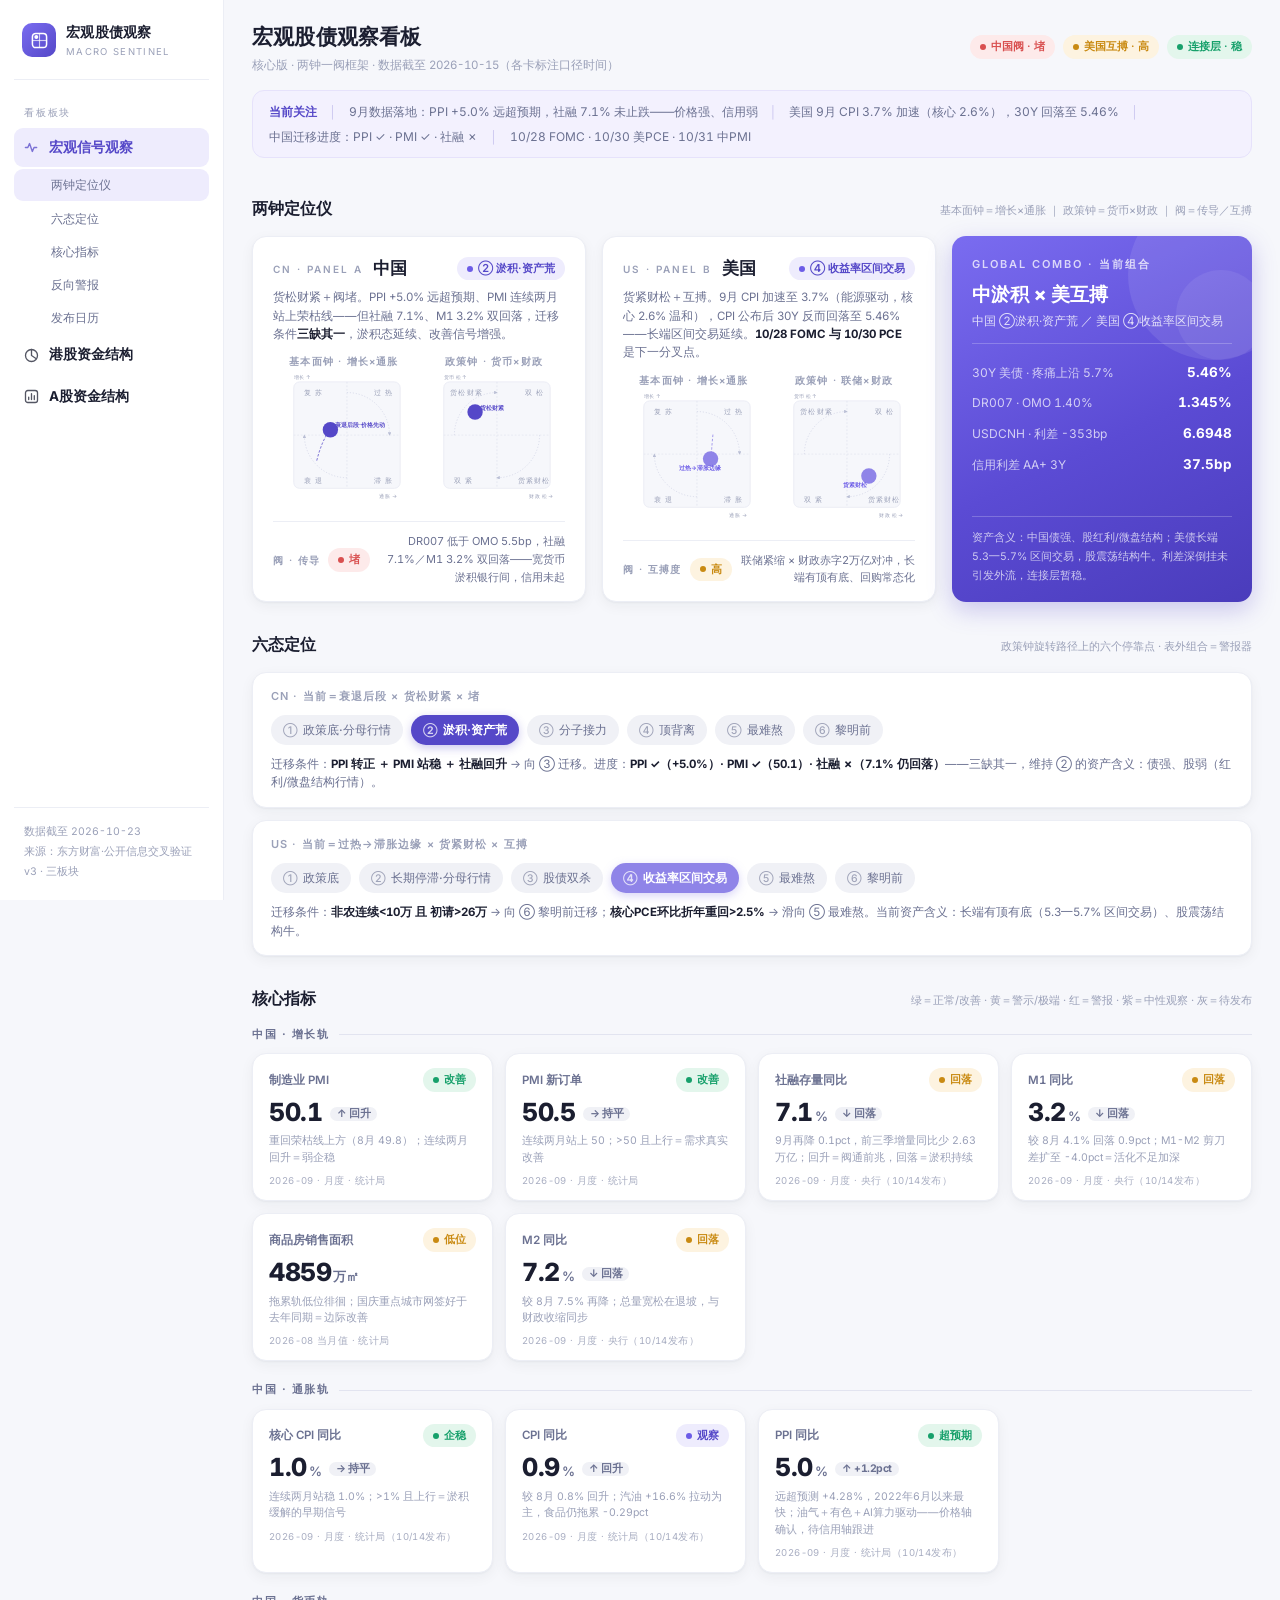
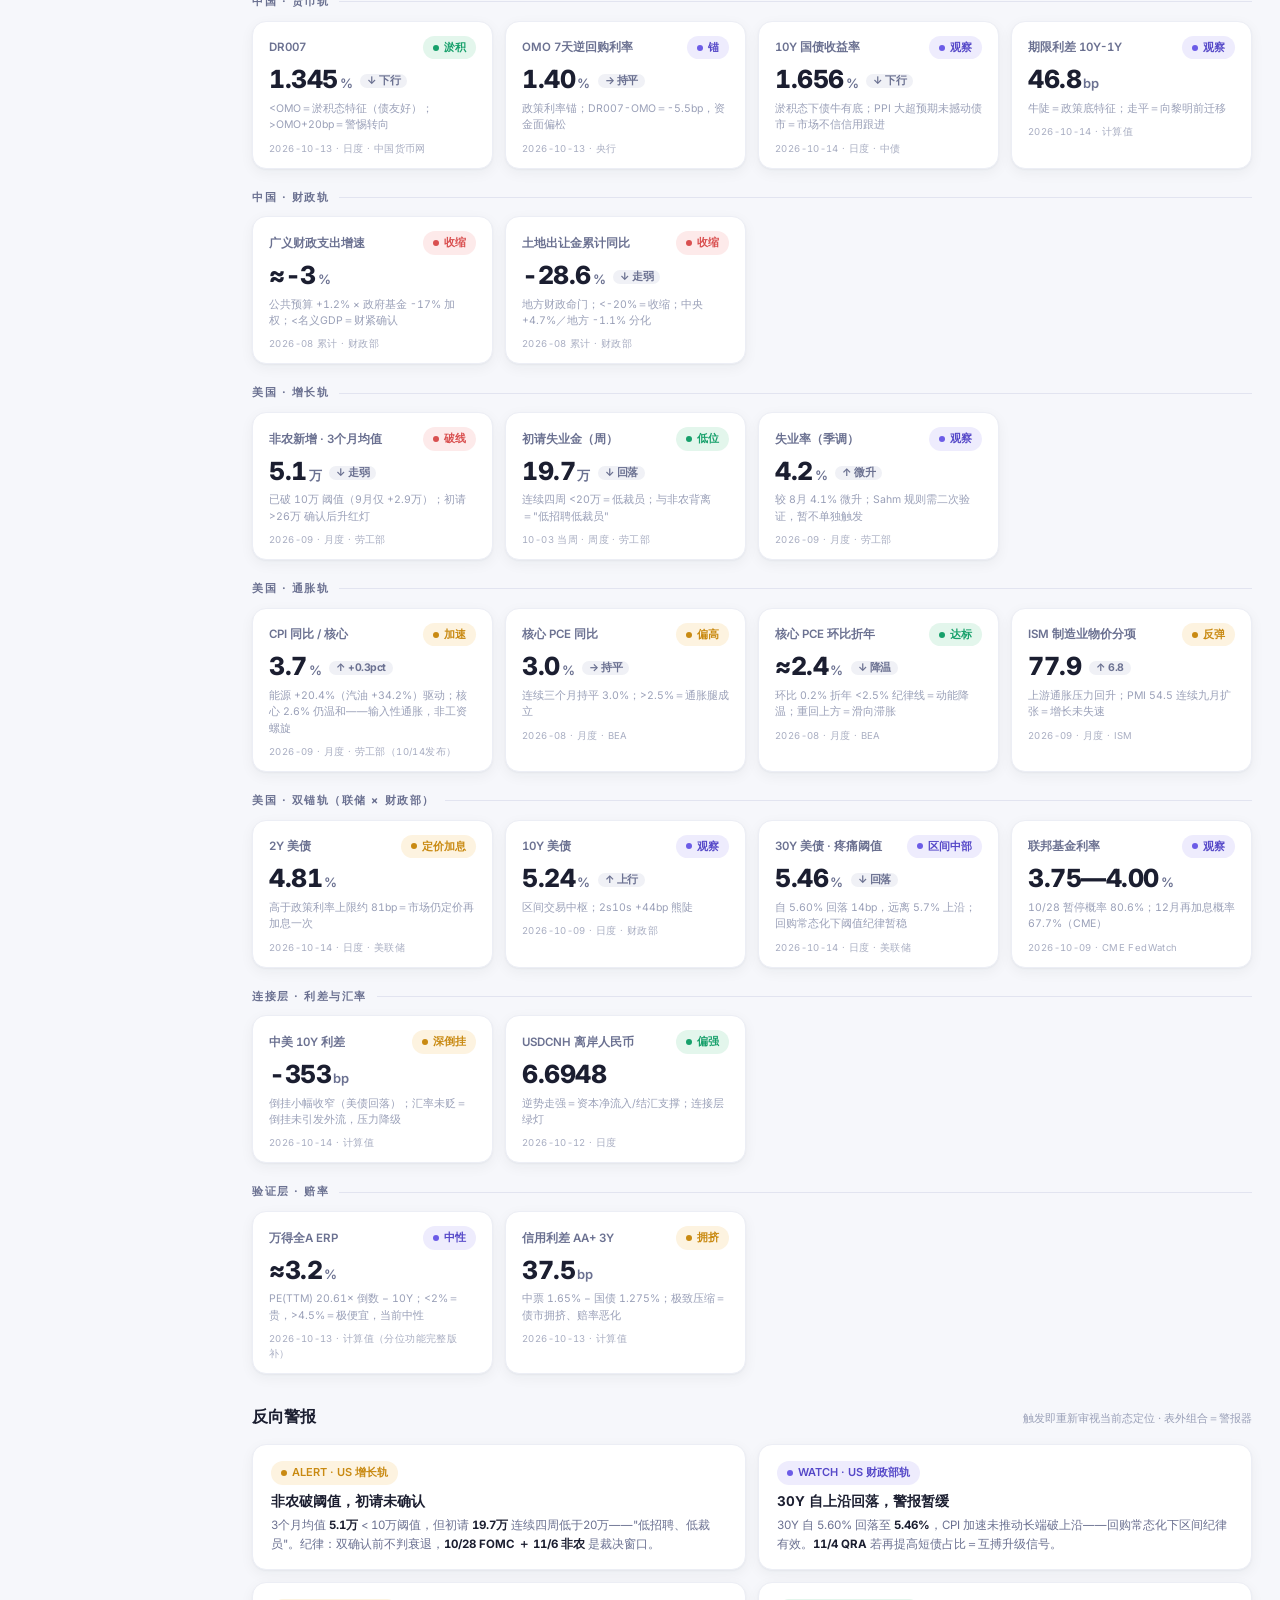
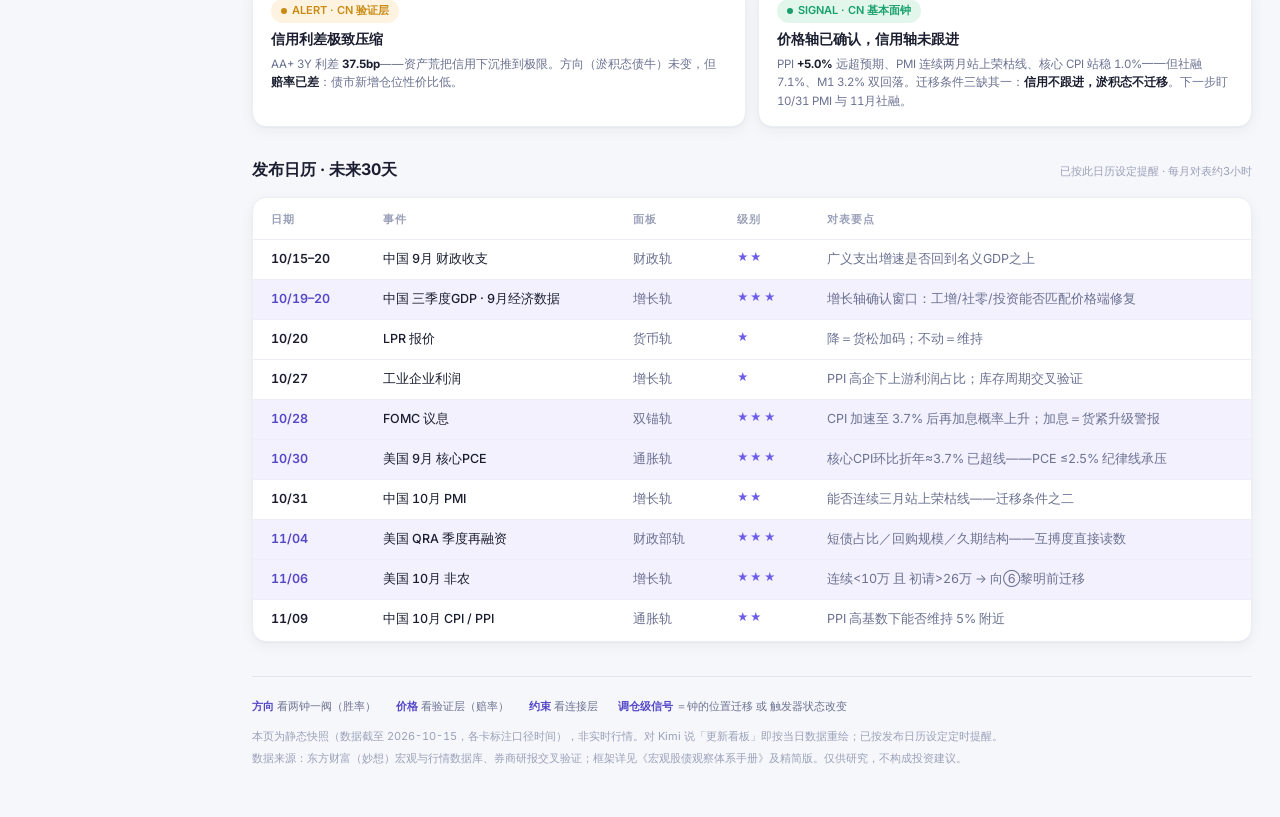
==== commit 3643dcd2: "refactor: hshare 取数层合并 + 站点共享资产与数据单点化 - hshare: ccass/southbound 合并为 fetch.py，新增 config.py 单点；classi" ====
--- a/site/index.html
+++ b/site/index.html
@@ -7,317 +7,11 @@
 <link rel="preconnect" href="https://fonts.googleapis.com">
 <link rel="preconnect" href="https://fonts.gstatic.com" crossorigin>
 <link href="https://fonts.googleapis.com/css2?family=Inter:wght@400;500;600;700;800&display=swap" rel="stylesheet">
-<style>
-:root{
-  --bg:#f6f7fb;
-  --card:#ffffff;
-  --line:#eceef5;
-  --line2:#e2e4f0;
-  --ink:#1b1e30;
-  --sub:#6b7191;
-  --faint:#9aa0b8;
-  --violet:#6c5ce7;
-  --violet-d:#5548c8;
-  --violet-l:#8f84e8;
-  --violet-bg:#f3f1fe;
-  --violet-pill:#eeecfd;
-  --green:#17a06b; --green-bg:#e3f6ec;
-  --red:#d95050;  --red-bg:#fdeaea;
-  --amber:#c98a12; --amber-bg:#fdf3e0;
-  --gray-bg:#f0f1f6;
-  --sans:'Inter','PingFang SC','Hiragino Sans GB','Microsoft YaHei','Noto Sans CJK SC',sans-serif;
-  --ease:cubic-bezier(.16,1,.3,1);
-  --shadow:0 1px 2px rgba(27,30,48,.04),0 4px 14px rgba(27,30,48,.05);
-}
-*{margin:0;padding:0;box-sizing:border-box}
-html{scroll-behavior:smooth}
-body{
-  background:var(--bg);
-  color:var(--ink);
-  font-family:var(--sans);
-  font-feature-settings:"tnum";
-  font-size:14px;
-  line-height:1.6;
-  -webkit-font-smoothing:antialiased;
-}
-::selection{background:rgba(108,92,231,.18)}
-::-webkit-scrollbar{width:8px;height:8px}
-::-webkit-scrollbar-track{background:transparent}
-::-webkit-scrollbar-thumb{background:#d5d8e6;border-radius:4px}
-::-webkit-scrollbar-thumb:hover{background:#b9bed4}
-
-/* ---------- sidebar ---------- */
-.sidebar{
-  position:fixed;top:0;left:0;bottom:0;width:224px;z-index:100;
-  background:var(--card);
-  border-right:1px solid var(--line);
-  display:flex;flex-direction:column;
-  padding:22px 14px 18px;
-}
-.logo{display:flex;align-items:center;gap:10px;padding:0 8px 20px;border-bottom:1px solid var(--line);margin-bottom:14px}
-.logo .lg-icon{
-  width:34px;height:34px;border-radius:10px;flex:none;
-  background:linear-gradient(135deg,#7a6cf0,#5548c8);
-  display:flex;align-items:center;justify-content:center;
-}
-.logo .lg-name{font-size:13.5px;font-weight:700;letter-spacing:.02em}
-.logo .lg-sub{font-size:9.5px;color:var(--faint);letter-spacing:.14em;text-transform:uppercase}
-.nav{display:flex;flex-direction:column;gap:2px}
-.nav .nav-label{font-size:10px;color:var(--faint);letter-spacing:.18em;padding:10px 10px 6px}
-.nav a{
-  display:flex;align-items:center;gap:10px;
-  padding:9px 10px;border-radius:9px;
-  color:var(--sub);text-decoration:none;font-size:13px;font-weight:500;
-  transition:background .15s var(--ease),color .15s var(--ease);
-}
-.nav a svg{flex:none;opacity:.75}
-.nav a:hover{background:var(--violet-bg);color:var(--violet-d)}
-.nav a.active{background:var(--violet-pill);color:var(--violet-d)}
-.nav a.lvl1{font-weight:700;color:var(--ink);font-size:13.5px}
-.nav a.lvl1.active{color:var(--violet-d)}
-.nav a.sub{padding:6px 10px 6px 37px;font-size:12px;font-weight:500;color:var(--sub)}
-.side-foot{margin-top:auto;padding:14px 10px 0;border-top:1px solid var(--line);font-size:10.5px;color:var(--faint);line-height:1.9}
-
-/* ---------- main frame ---------- */
-.main{margin-left:224px;min-height:100vh}
-.topbar{
-  display:flex;align-items:center;gap:16px;flex-wrap:wrap;
-  padding:20px 28px 0;max-width:1380px;margin:0 auto;
-}
-.topbar h1{font-size:21px;font-weight:800;letter-spacing:.01em}
-.topbar .tb-sub{font-size:11.5px;color:var(--faint);margin-top:2px}
-.tb-pills{margin-left:auto;display:flex;gap:8px;flex-wrap:wrap}
-.pill{
-  display:inline-flex;align-items:center;gap:5px;
-  padding:3px 10px;border-radius:999px;
-  font-size:11px;font-weight:600;white-space:nowrap;
-}
-.pill i{width:6px;height:6px;border-radius:50%;flex:none;font-style:normal}
-.pill.g{background:var(--green-bg);color:var(--green)} .pill.g i{background:var(--green)}
-.pill.r{background:var(--red-bg);color:var(--red)}     .pill.r i{background:var(--red)}
-.pill.a{background:var(--amber-bg);color:var(--amber)} .pill.a i{background:var(--amber)}
-.pill.v{background:var(--violet-pill);color:var(--violet-d)} .pill.v i{background:var(--violet)}
-.pill.o{background:var(--gray-bg);color:var(--faint)}  .pill.o i{background:var(--faint)}
-
-.focusbar{
-  width:calc(100% - 56px);max-width:1324px;margin:16px auto 0;
-  background:var(--violet-bg);
-  border:1px solid #e6e2fb;
-  border-radius:12px;
-  padding:11px 16px;
-  font-size:12px;color:var(--sub);
-  display:flex;flex-wrap:wrap;gap:6px 0;align-items:center;
-}
-.focusbar b{color:var(--violet-d)}
-.focusbar .fb-item{display:inline-flex;align-items:center}
-.focusbar .fb-sep{color:#c9c4ee;padding:0 12px}
-
-.wrap{padding:8px 28px 48px;max-width:1380px;margin:0 auto}
-section{margin-top:30px;scroll-margin-top:14px}
-.sec-head{display:flex;align-items:baseline;gap:10px;margin-bottom:14px}
-.sec-head h2{font-size:16px;font-weight:700}
-.sec-head .hint{margin-left:auto;font-size:11px;color:var(--faint);text-align:right}
-
-/* ---------- hero ---------- */
-.hero{display:grid;grid-template-columns:1fr 1fr 300px;gap:16px}
-.card{
-  background:var(--card);
-  border:1px solid var(--line);
-  border-radius:14px;
-  box-shadow:var(--shadow);
-}
-.country{padding:18px 20px 14px}
-.c-head{display:flex;align-items:center;gap:10px;margin-bottom:2px}
-.c-head .flag{font-size:10px;letter-spacing:.2em;color:var(--faint);font-weight:600}
-.c-head h3{font-size:17px;font-weight:800}
-.c-head .state{margin-left:auto}
-.c-sub{font-size:11.5px;color:var(--sub);margin:6px 0 10px;min-height:3.2em}
-.c-sub b{color:var(--ink)}
-.clock-pair{display:grid;grid-template-columns:1fr 1fr;gap:8px}
-.clock-box{text-align:center}
-.cb-title{font-size:10px;color:var(--faint);letter-spacing:.12em;margin-bottom:4px;font-weight:600}
-.quad{width:100%;max-width:212px;height:auto;display:block;margin:0 auto}
-.q-frame{fill:var(--bg);stroke:var(--line2);stroke-width:1}
-.q-mid{stroke:#dcdfea;stroke-width:1;stroke-dasharray:3 3}
-.q-label{font-size:11px;fill:var(--faint);letter-spacing:2px}
-.q-axis{font-size:9px;fill:var(--faint);letter-spacing:1px}
-.q-cur{font-size:10px;font-weight:700}
-.q-rot{fill:none;stroke:#c9cde0;stroke-width:1;stroke-dasharray:2 3}
-.q-move{fill:none;stroke-width:1.4;stroke-dasharray:4 3}
-.q-halo{animation:pulse 2.2s ease-in-out infinite}
-@keyframes pulse{0%,100%{opacity:.14}50%{opacity:.3}}
-.valve{
-  margin-top:12px;padding-top:11px;
-  border-top:1px solid var(--line);
-  display:flex;align-items:center;gap:8px;font-size:11.5px;color:var(--sub);
-}
-.valve .v-label{color:var(--faint);font-size:10px;letter-spacing:.14em;font-weight:600;white-space:nowrap;flex:none}
-.valve .v-note{margin-left:auto;font-size:11px;text-align:right;color:var(--sub)}
-
-/* gradient summary card */
-.gcard{
-  border-radius:14px;
-  background:linear-gradient(155deg,#7a6cf0 0%,#5b4bd4 55%,#4a3cbb 100%);
-  color:#fff;
-  padding:20px 20px 16px;
-  box-shadow:0 8px 24px rgba(85,72,200,.28);
-  display:flex;flex-direction:column;
-  position:relative;overflow:hidden;
-}
-.gcard::before{
-  content:"";position:absolute;right:-46px;top:-46px;width:170px;height:170px;border-radius:50%;
-  background:rgba(255,255,255,.09);
-}
-.gcard::after{
-  content:"";position:absolute;right:-14px;top:34px;width:90px;height:90px;border-radius:50%;
-  background:rgba(255,255,255,.07);
-}
-.g-title{font-size:11px;letter-spacing:.18em;color:rgba(255,255,255,.75);font-weight:600}
-.g-big{font-size:19px;font-weight:800;margin:6px 0 2px}
-.g-sub{font-size:11.5px;color:rgba(255,255,255,.8);line-height:1.6}
-.g-div{height:1px;background:rgba(255,255,255,.22);margin:13px 0}
-.g-row{display:flex;justify-content:space-between;align-items:baseline;font-size:12px;padding:4.5px 0}
-.g-row .k{color:rgba(255,255,255,.72)}
-.g-row .v{font-weight:700;font-size:13.5px}
-.g-foot{margin-top:auto;padding-top:12px;font-size:10.5px;color:rgba(255,255,255,.72);border-top:1px solid rgba(255,255,255,.22);line-height:1.8}
-
-/* ---------- states ---------- */
-.states-rows{display:flex;flex-direction:column;gap:12px}
-.state-row{padding:15px 18px}
-.sr-title{font-size:11px;color:var(--faint);letter-spacing:.1em;margin-bottom:10px;font-weight:600}
-.chips{display:flex;flex-wrap:wrap;gap:8px}
-.chip{
-  font-size:12px;padding:5px 12px;border-radius:999px;
-  background:var(--gray-bg);color:var(--sub);font-weight:500;
-}
-.chip .n{opacity:.6;margin-right:5px;font-size:10.5px}
-.chip.on{background:var(--violet-d);color:#fff;font-weight:700;box-shadow:0 3px 10px rgba(85,72,200,.3)}
-.chip.on .n{opacity:.75}
-.chip.on.us{background:var(--violet-l);box-shadow:0 3px 10px rgba(143,132,232,.35)}
-.sr-note{font-size:11.5px;color:var(--sub);margin-top:10px}
-.sr-note b{color:var(--ink)}
-
-/* ---------- indicator cards ---------- */
-.group{margin-bottom:20px}
-.group-title{
-  font-size:11px;letter-spacing:.14em;color:var(--sub);font-weight:700;
-  margin-bottom:10px;display:flex;align-items:center;gap:10px;
-}
-.group-title::after{content:"";flex:1;height:1px;background:var(--line2)}
-.cards{display:grid;grid-template-columns:repeat(auto-fill,minmax(238px,1fr));gap:12px}
-.ic{padding:14px 16px 12px;transition:box-shadow .15s var(--ease),transform .15s var(--ease)}
-.ic:hover{box-shadow:0 4px 18px rgba(27,30,48,.09);transform:translateY(-1px)}
-.ic .c-top{display:flex;align-items:center;gap:8px;margin-bottom:6px}
-.ic .c-name{font-size:11.5px;color:var(--sub);font-weight:600}
-.ic .c-pill{margin-left:auto}
-.ic .c-val{font-size:25px;font-weight:800;letter-spacing:-.02em;line-height:1.15;color:var(--ink)}
-.ic .c-val small{font-size:13px;font-weight:600;color:var(--sub);margin-left:2px}
-.ic .c-delta{
-  display:inline-block;margin-left:8px;font-size:10.5px;font-weight:700;
-  padding:1px 7px;border-radius:999px;background:var(--gray-bg);color:var(--sub);
-  vertical-align:4px;
-}
-.ic .c-rule{font-size:10.5px;color:var(--faint);margin-top:7px;line-height:1.55}
-.ic .c-ts{font-size:9.5px;color:var(--faint);margin-top:7px;letter-spacing:.04em;opacity:.85}
-.ic.pending{border-style:dashed;border-color:var(--line2);box-shadow:none}
-.ic.pending .c-val{font-size:16px;color:var(--faint);padding:5px 0 6px}
-
-/* ---------- alerts ---------- */
-.alerts{display:grid;grid-template-columns:1fr 1fr;gap:12px}
-.alert{padding:15px 18px}
-.alert .a-tag{margin-bottom:6px}
-.alert .a-title{font-size:13.5px;font-weight:700;margin-bottom:4px}
-.alert .a-body{font-size:11.5px;color:var(--sub);line-height:1.65}
-.alert .a-body b{color:var(--ink)}
-
-/* ---------- calendar ---------- */
-.calcard{padding:4px 0 2px;overflow:hidden}
-table.cal{width:100%;border-collapse:collapse;font-size:12.5px}
-.cal th{
-  text-align:left;font-size:10.5px;letter-spacing:.1em;color:var(--faint);font-weight:600;
-  padding:10px 18px;border-bottom:1px solid var(--line);
-}
-.cal td{padding:9.5px 18px;border-bottom:1px solid var(--line);color:var(--sub);vertical-align:top}
-.cal tr:last-child td{border-bottom:none}
-.cal .d{color:var(--ink);font-weight:600;white-space:nowrap}
-.cal .star{color:var(--violet);letter-spacing:1.5px;white-space:nowrap;font-size:11px}
-.cal .evt{color:var(--ink);font-weight:500}
-.cal tr.hot td{background:var(--violet-bg)}
-.cal tr.hot .d{color:var(--violet-d)}
-
-/* ---------- footer ---------- */
-.foot{
-  margin-top:34px;border-top:1px solid var(--line2);padding-top:18px;
-  font-size:11px;color:var(--faint);line-height:2;
-}
-.foot .rules{display:flex;flex-wrap:wrap;gap:6px 20px;margin-bottom:8px}
-.foot .rules span{color:var(--sub)}
-.foot .rules b{color:var(--violet-d);font-weight:600}
-
-/* ---------- responsive ---------- */
-@media(max-width:1180px){
-  .hero{grid-template-columns:1fr 1fr}
-  .gcard{grid-column:1/-1;min-height:0}
-}
-@media(max-width:960px){
-  .sidebar{display:none}
-  .main{margin-left:0}
-  .hero{grid-template-columns:1fr}
-  .alerts{grid-template-columns:1fr}
-}
-@media(max-width:560px){
-  .wrap{padding:6px 14px 40px}
-  .topbar{padding:16px 14px 0}
-  .focusbar{width:auto;margin:14px 14px 0}
-  .ic .c-val{font-size:22px}
-  .cal .col-note{display:none}
-}
-@media(prefers-reduced-motion:reduce){
-  .q-halo{animation:none}
-  html{scroll-behavior:auto}
-}
-</style>
+<link rel="stylesheet" href="assets/base.css">
 </head>
 <body>
 <!-- ============ sidebar ============ -->
-<aside class="sidebar">
-  <div class="logo">
-    <span class="lg-icon">
-      <svg width="17" height="17" viewBox="0 0 18 18" fill="none">
-        <rect x="1.5" y="1.5" width="15" height="15" rx="3.5" stroke="#fff" stroke-width="1.6"/>
-        <line x1="9" y1="1.5" x2="9" y2="16.5" stroke="#fff" stroke-width="1.2" opacity=".7"/>
-        <line x1="1.5" y1="9" x2="16.5" y2="9" stroke="#fff" stroke-width="1.2" opacity=".7"/>
-        <circle cx="5.6" cy="5.4" r="2.1" fill="#fff"/>
-      </svg>
-    </span>
-    <span>
-      <div class="lg-name">宏观股债观察</div>
-      <div class="lg-sub">Macro Sentinel</div>
-    </span>
-  </div>
-  <nav class="nav">
-    <div class="nav-label">看板板块</div>
-    <a href="index.html" class="lvl1 active">
-      <svg width="15" height="15" viewBox="0 0 16 16" fill="none"><path d="M1.5 8h2.6l1.8-4.2 3 8.4 1.8-4.2h2.8" stroke="currentColor" stroke-width="1.5" stroke-linecap="round" stroke-linejoin="round"/></svg>
-      宏观信号观察</a>
-    <a href="#clocks" class="sub">两钟定位仪</a>
-    <a href="#states" class="sub">六态定位</a>
-    <a href="#metrics" class="sub">核心指标</a>
-    <a href="#alerts" class="sub">反向警报</a>
-    <a href="#calendar" class="sub">发布日历</a>
-    <a href="holdings.html" class="lvl1">
-      <svg width="15" height="15" viewBox="0 0 16 16" fill="none"><circle cx="8" cy="8" r="6.4" stroke="currentColor" stroke-width="1.4"/><path d="M8 1.6V8l5.1 3.4" stroke="currentColor" stroke-width="1.4" stroke-linecap="round"/></svg>
-      港股资金结构</a>
-    <a href="ashare.html" class="lvl1">
-      <svg width="15" height="15" viewBox="0 0 16 16" fill="none"><rect x="1.6" y="1.6" width="12.8" height="12.8" rx="2.5" stroke="currentColor" stroke-width="1.4"/><path d="M5 11.2V8.6M8 11.2V5M11 11.2V7.2" stroke="currentColor" stroke-width="1.4" stroke-linecap="round"/></svg>
-      A股资金结构</a>
-  </nav>
-  <div class="side-foot">
-    数据截至 2026-10-15<br>
-    来源：东方财富·公开信息交叉验证<br>
-    v3 · 三板块
-  </div>
-</aside>
+<aside class="sidebar" id="sidebar"></aside>
 
 <div class="main">
 <!-- ============ topbar ============ -->
@@ -688,28 +382,6 @@
 </main>
 </div>
 
-<script>
-// 左侧导航：滚动时高亮当前区块
-(function(){
-  var links = document.querySelectorAll('.nav a[href^="#"]');
-  var secs = [];
-  links.forEach(function(a){
-    var el = document.querySelector(a.getAttribute('href'));
-    if (el) secs.push({a:a, el:el});
-  });
-  function onScroll(){
-    var y = window.scrollY + 120;
-    var cur = secs[0];
-    secs.forEach(function(s){ if (s.el.offsetTop <= y) cur = s; });
-    links.forEach(function(a){ a.classList.remove('active'); });
-    if (cur) cur.a.classList.add('active');
-  }
-  window.addEventListener('scroll', onScroll, {passive:true});
-  onScroll();
-})();
-</script>
+<script src="assets/shell.js"></script>
 </body>
 </html>
-</script>
-</body>
-</html>
--- a/site/assets/base.css
+++ b/site/assets/base.css
@@ -0,0 +1,268 @@
+:root{
+  --bg:#f6f7fb;
+  --card:#ffffff;
+  --line:#eceef5;
+  --line2:#e2e4f0;
+  --ink:#1b1e30;
+  --sub:#6b7191;
+  --faint:#9aa0b8;
+  --violet:#6c5ce7;
+  --violet-d:#5548c8;
+  --violet-l:#8f84e8;
+  --violet-bg:#f3f1fe;
+  --violet-pill:#eeecfd;
+  --green:#17a06b; --green-bg:#e3f6ec;
+  --red:#d95050;  --red-bg:#fdeaea;
+  --amber:#c98a12; --amber-bg:#fdf3e0;
+  --gray-bg:#f0f1f6;
+  --sans:'Inter','PingFang SC','Hiragino Sans GB','Microsoft YaHei','Noto Sans CJK SC',sans-serif;
+  --ease:cubic-bezier(.16,1,.3,1);
+  --shadow:0 1px 2px rgba(27,30,48,.04),0 4px 14px rgba(27,30,48,.05);
+}
+*{margin:0;padding:0;box-sizing:border-box}
+html{scroll-behavior:smooth}
+body{
+  background:var(--bg);
+  color:var(--ink);
+  font-family:var(--sans);
+  font-feature-settings:"tnum";
+  font-size:14px;
+  line-height:1.6;
+  -webkit-font-smoothing:antialiased;
+}
+::selection{background:rgba(108,92,231,.18)}
+::-webkit-scrollbar{width:8px;height:8px}
+::-webkit-scrollbar-track{background:transparent}
+::-webkit-scrollbar-thumb{background:#d5d8e6;border-radius:4px}
+::-webkit-scrollbar-thumb:hover{background:#b9bed4}
+
+/* ---------- sidebar ---------- */
+.sidebar{
+  position:fixed;top:0;left:0;bottom:0;width:224px;z-index:100;
+  background:var(--card);
+  border-right:1px solid var(--line);
+  display:flex;flex-direction:column;
+  padding:22px 14px 18px;
+}
+.logo{display:flex;align-items:center;gap:10px;padding:0 8px 20px;border-bottom:1px solid var(--line);margin-bottom:14px}
+.logo .lg-icon{
+  width:34px;height:34px;border-radius:10px;flex:none;
+  background:linear-gradient(135deg,#7a6cf0,#5548c8);
+  display:flex;align-items:center;justify-content:center;
+}
+.logo .lg-name{font-size:13.5px;font-weight:700;letter-spacing:.02em}
+.logo .lg-sub{font-size:9.5px;color:var(--faint);letter-spacing:.14em;text-transform:uppercase}
+.nav{display:flex;flex-direction:column;gap:2px}
+.nav .nav-label{font-size:10px;color:var(--faint);letter-spacing:.18em;padding:10px 10px 6px}
+.nav a{
+  display:flex;align-items:center;gap:10px;
+  padding:9px 10px;border-radius:9px;
+  color:var(--sub);text-decoration:none;font-size:13px;font-weight:500;
+  transition:background .15s var(--ease),color .15s var(--ease);
+}
+.nav a svg{flex:none;opacity:.75}
+.nav a:hover{background:var(--violet-bg);color:var(--violet-d)}
+.nav a.active{background:var(--violet-pill);color:var(--violet-d)}
+.nav a.lvl1{font-weight:700;color:var(--ink);font-size:13.5px}
+.nav a.lvl1.active{color:var(--violet-d)}
+.nav a.sub{padding:6px 10px 6px 37px;font-size:12px;font-weight:500;color:var(--sub)}
+.side-foot{margin-top:auto;padding:14px 10px 0;border-top:1px solid var(--line);font-size:10.5px;color:var(--faint);line-height:1.9}
+
+/* ---------- main frame ---------- */
+.main{margin-left:224px;min-height:100vh}
+.topbar{
+  display:flex;align-items:center;gap:16px;flex-wrap:wrap;
+  padding:20px 28px 0;max-width:1380px;margin:0 auto;
+}
+.topbar h1{font-size:21px;font-weight:800;letter-spacing:.01em}
+.topbar .tb-sub{font-size:11.5px;color:var(--faint);margin-top:2px}
+.tb-pills{margin-left:auto;display:flex;gap:8px;flex-wrap:wrap}
+.pill{
+  display:inline-flex;align-items:center;gap:5px;
+  padding:3px 10px;border-radius:999px;
+  font-size:11px;font-weight:600;white-space:nowrap;
+}
+.pill i{width:6px;height:6px;border-radius:50%;flex:none;font-style:normal}
+.pill.g{background:var(--green-bg);color:var(--green)} .pill.g i{background:var(--green)}
+.pill.r{background:var(--red-bg);color:var(--red)}     .pill.r i{background:var(--red)}
+.pill.a{background:var(--amber-bg);color:var(--amber)} .pill.a i{background:var(--amber)}
+.pill.v{background:var(--violet-pill);color:var(--violet-d)} .pill.v i{background:var(--violet)}
+.pill.o{background:var(--gray-bg);color:var(--faint)}  .pill.o i{background:var(--faint)}
+
+.focusbar{
+  width:calc(100% - 56px);max-width:1324px;margin:16px auto 0;
+  background:var(--violet-bg);
+  border:1px solid #e6e2fb;
+  border-radius:12px;
+  padding:11px 16px;
+  font-size:12px;color:var(--sub);
+  display:flex;flex-wrap:wrap;gap:6px 0;align-items:center;
+}
+.focusbar b{color:var(--violet-d)}
+.focusbar .fb-item{display:inline-flex;align-items:center}
+.focusbar .fb-sep{color:#c9c4ee;padding:0 12px}
+
+.wrap{padding:8px 28px 48px;max-width:1380px;margin:0 auto}
+section{margin-top:30px;scroll-margin-top:14px}
+.sec-head{display:flex;align-items:baseline;gap:10px;margin-bottom:14px}
+.sec-head h2{font-size:16px;font-weight:700}
+.sec-head .hint{margin-left:auto;font-size:11px;color:var(--faint);text-align:right}
+
+/* ---------- hero ---------- */
+.hero{display:grid;grid-template-columns:1fr 1fr 300px;gap:16px}
+.card{
+  background:var(--card);
+  border:1px solid var(--line);
+  border-radius:14px;
+  box-shadow:var(--shadow);
+}
+.country{padding:18px 20px 14px}
+.c-head{display:flex;align-items:center;gap:10px;margin-bottom:2px}
+.c-head .flag{font-size:10px;letter-spacing:.2em;color:var(--faint);font-weight:600}
+.c-head h3{font-size:17px;font-weight:800}
+.c-head .state{margin-left:auto}
+.c-sub{font-size:11.5px;color:var(--sub);margin:6px 0 10px;min-height:3.2em}
+.c-sub b{color:var(--ink)}
+.clock-pair{display:grid;grid-template-columns:1fr 1fr;gap:8px}
+.clock-box{text-align:center}
+.cb-title{font-size:10px;color:var(--faint);letter-spacing:.12em;margin-bottom:4px;font-weight:600}
+.quad{width:100%;max-width:212px;height:auto;display:block;margin:0 auto}
+.q-frame{fill:var(--bg);stroke:var(--line2);stroke-width:1}
+.q-mid{stroke:#dcdfea;stroke-width:1;stroke-dasharray:3 3}
+.q-label{font-size:11px;fill:var(--faint);letter-spacing:2px}
+.q-axis{font-size:9px;fill:var(--faint);letter-spacing:1px}
+.q-cur{font-size:10px;font-weight:700}
+.q-rot{fill:none;stroke:#c9cde0;stroke-width:1;stroke-dasharray:2 3}
+.q-move{fill:none;stroke-width:1.4;stroke-dasharray:4 3}
+.q-halo{animation:pulse 2.2s ease-in-out infinite}
+@keyframes pulse{0%,100%{opacity:.14}50%{opacity:.3}}
+.valve{
+  margin-top:12px;padding-top:11px;
+  border-top:1px solid var(--line);
+  display:flex;align-items:center;gap:8px;font-size:11.5px;color:var(--sub);
+}
+.valve .v-label{color:var(--faint);font-size:10px;letter-spacing:.14em;font-weight:600;white-space:nowrap;flex:none}
+.valve .v-note{margin-left:auto;font-size:11px;text-align:right;color:var(--sub)}
+
+/* gradient summary card */
+.gcard{
+  border-radius:14px;
+  background:linear-gradient(155deg,#7a6cf0 0%,#5b4bd4 55%,#4a3cbb 100%);
+  color:#fff;
+  padding:20px 20px 16px;
+  box-shadow:0 8px 24px rgba(85,72,200,.28);
+  display:flex;flex-direction:column;
+  position:relative;overflow:hidden;
+}
+.gcard::before{
+  content:"";position:absolute;right:-46px;top:-46px;width:170px;height:170px;border-radius:50%;
+  background:rgba(255,255,255,.09);
+}
+.gcard::after{
+  content:"";position:absolute;right:-14px;top:34px;width:90px;height:90px;border-radius:50%;
+  background:rgba(255,255,255,.07);
+}
+.g-title{font-size:11px;letter-spacing:.18em;color:rgba(255,255,255,.75);font-weight:600}
+.g-big{font-size:19px;font-weight:800;margin:6px 0 2px}
+.g-sub{font-size:11.5px;color:rgba(255,255,255,.8);line-height:1.6}
+.g-div{height:1px;background:rgba(255,255,255,.22);margin:13px 0}
+.g-row{display:flex;justify-content:space-between;align-items:baseline;font-size:12px;padding:4.5px 0}
+.g-row .k{color:rgba(255,255,255,.72)}
+.g-row .v{font-weight:700;font-size:13.5px}
+.g-foot{margin-top:auto;padding-top:12px;font-size:10.5px;color:rgba(255,255,255,.72);border-top:1px solid rgba(255,255,255,.22);line-height:1.8}
+
+/* ---------- states ---------- */
+.states-rows{display:flex;flex-direction:column;gap:12px}
+.state-row{padding:15px 18px}
+.sr-title{font-size:11px;color:var(--faint);letter-spacing:.1em;margin-bottom:10px;font-weight:600}
+.chips{display:flex;flex-wrap:wrap;gap:8px}
+.chip{
+  font-size:12px;padding:5px 12px;border-radius:999px;
+  background:var(--gray-bg);color:var(--sub);font-weight:500;
+}
+.chip .n{opacity:.6;margin-right:5px;font-size:10.5px}
+.chip.on{background:var(--violet-d);color:#fff;font-weight:700;box-shadow:0 3px 10px rgba(85,72,200,.3)}
+.chip.on .n{opacity:.75}
+.chip.on.us{background:var(--violet-l);box-shadow:0 3px 10px rgba(143,132,232,.35)}
+.sr-note{font-size:11.5px;color:var(--sub);margin-top:10px}
+.sr-note b{color:var(--ink)}
+
+/* ---------- indicator cards ---------- */
+.group{margin-bottom:20px}
+.group-title{
+  font-size:11px;letter-spacing:.14em;color:var(--sub);font-weight:700;
+  margin-bottom:10px;display:flex;align-items:center;gap:10px;
+}
+.group-title::after{content:"";flex:1;height:1px;background:var(--line2)}
+.cards{display:grid;grid-template-columns:repeat(auto-fill,minmax(238px,1fr));gap:12px}
+.ic{padding:14px 16px 12px;transition:box-shadow .15s var(--ease),transform .15s var(--ease)}
+.ic:hover{box-shadow:0 4px 18px rgba(27,30,48,.09);transform:translateY(-1px)}
+.ic .c-top{display:flex;align-items:center;gap:8px;margin-bottom:6px}
+.ic .c-name{font-size:11.5px;color:var(--sub);font-weight:600}
+.ic .c-pill{margin-left:auto}
+.ic .c-val{font-size:25px;font-weight:800;letter-spacing:-.02em;line-height:1.15;color:var(--ink)}
+.ic .c-val small{font-size:13px;font-weight:600;color:var(--sub);margin-left:2px}
+.ic .c-delta{
+  display:inline-block;margin-left:8px;font-size:10.5px;font-weight:700;
+  padding:1px 7px;border-radius:999px;background:var(--gray-bg);color:var(--sub);
+  vertical-align:4px;
+}
+.ic .c-rule{font-size:10.5px;color:var(--faint);margin-top:7px;line-height:1.55}
+.ic .c-ts{font-size:9.5px;color:var(--faint);margin-top:7px;letter-spacing:.04em;opacity:.85}
+.ic.pending{border-style:dashed;border-color:var(--line2);box-shadow:none}
+.ic.pending .c-val{font-size:16px;color:var(--faint);padding:5px 0 6px}
+
+/* ---------- alerts ---------- */
+.alerts{display:grid;grid-template-columns:1fr 1fr;gap:12px}
+.alert{padding:15px 18px}
+.alert .a-tag{margin-bottom:6px}
+.alert .a-title{font-size:13.5px;font-weight:700;margin-bottom:4px}
+.alert .a-body{font-size:11.5px;color:var(--sub);line-height:1.65}
+.alert .a-body b{color:var(--ink)}
+
+/* ---------- calendar ---------- */
+.calcard{padding:4px 0 2px;overflow:hidden}
+table.cal{width:100%;border-collapse:collapse;font-size:12.5px}
+.cal th{
+  text-align:left;font-size:10.5px;letter-spacing:.1em;color:var(--faint);font-weight:600;
+  padding:10px 18px;border-bottom:1px solid var(--line);
+}
+.cal td{padding:9.5px 18px;border-bottom:1px solid var(--line);color:var(--sub);vertical-align:top}
+.cal tr:last-child td{border-bottom:none}
+.cal .d{color:var(--ink);font-weight:600;white-space:nowrap}
+.cal .star{color:var(--violet);letter-spacing:1.5px;white-space:nowrap;font-size:11px}
+.cal .evt{color:var(--ink);font-weight:500}
+.cal tr.hot td{background:var(--violet-bg)}
+.cal tr.hot .d{color:var(--violet-d)}
+
+/* ---------- footer ---------- */
+.foot{
+  margin-top:34px;border-top:1px solid var(--line2);padding-top:18px;
+  font-size:11px;color:var(--faint);line-height:2;
+}
+.foot .rules{display:flex;flex-wrap:wrap;gap:6px 20px;margin-bottom:8px}
+.foot .rules span{color:var(--sub)}
+.foot .rules b{color:var(--violet-d);font-weight:600}
+
+/* ---------- responsive ---------- */
+@media(max-width:1180px){
+  .hero{grid-template-columns:1fr 1fr}
+  .gcard{grid-column:1/-1;min-height:0}
+}
+@media(max-width:960px){
+  .sidebar{display:none}
+  .main{margin-left:0}
+  .hero{grid-template-columns:1fr}
+  .alerts{grid-template-columns:1fr}
+}
+@media(max-width:560px){
+  .wrap{padding:6px 14px 40px}
+  .topbar{padding:16px 14px 0}
+  .focusbar{width:auto;margin:14px 14px 0}
+  .ic .c-val{font-size:22px}
+  .cal .col-note{display:none}
+}
+@media(prefers-reduced-motion:reduce){
+  .q-halo{animation:none}
+  html{scroll-behavior:auto}
+}
